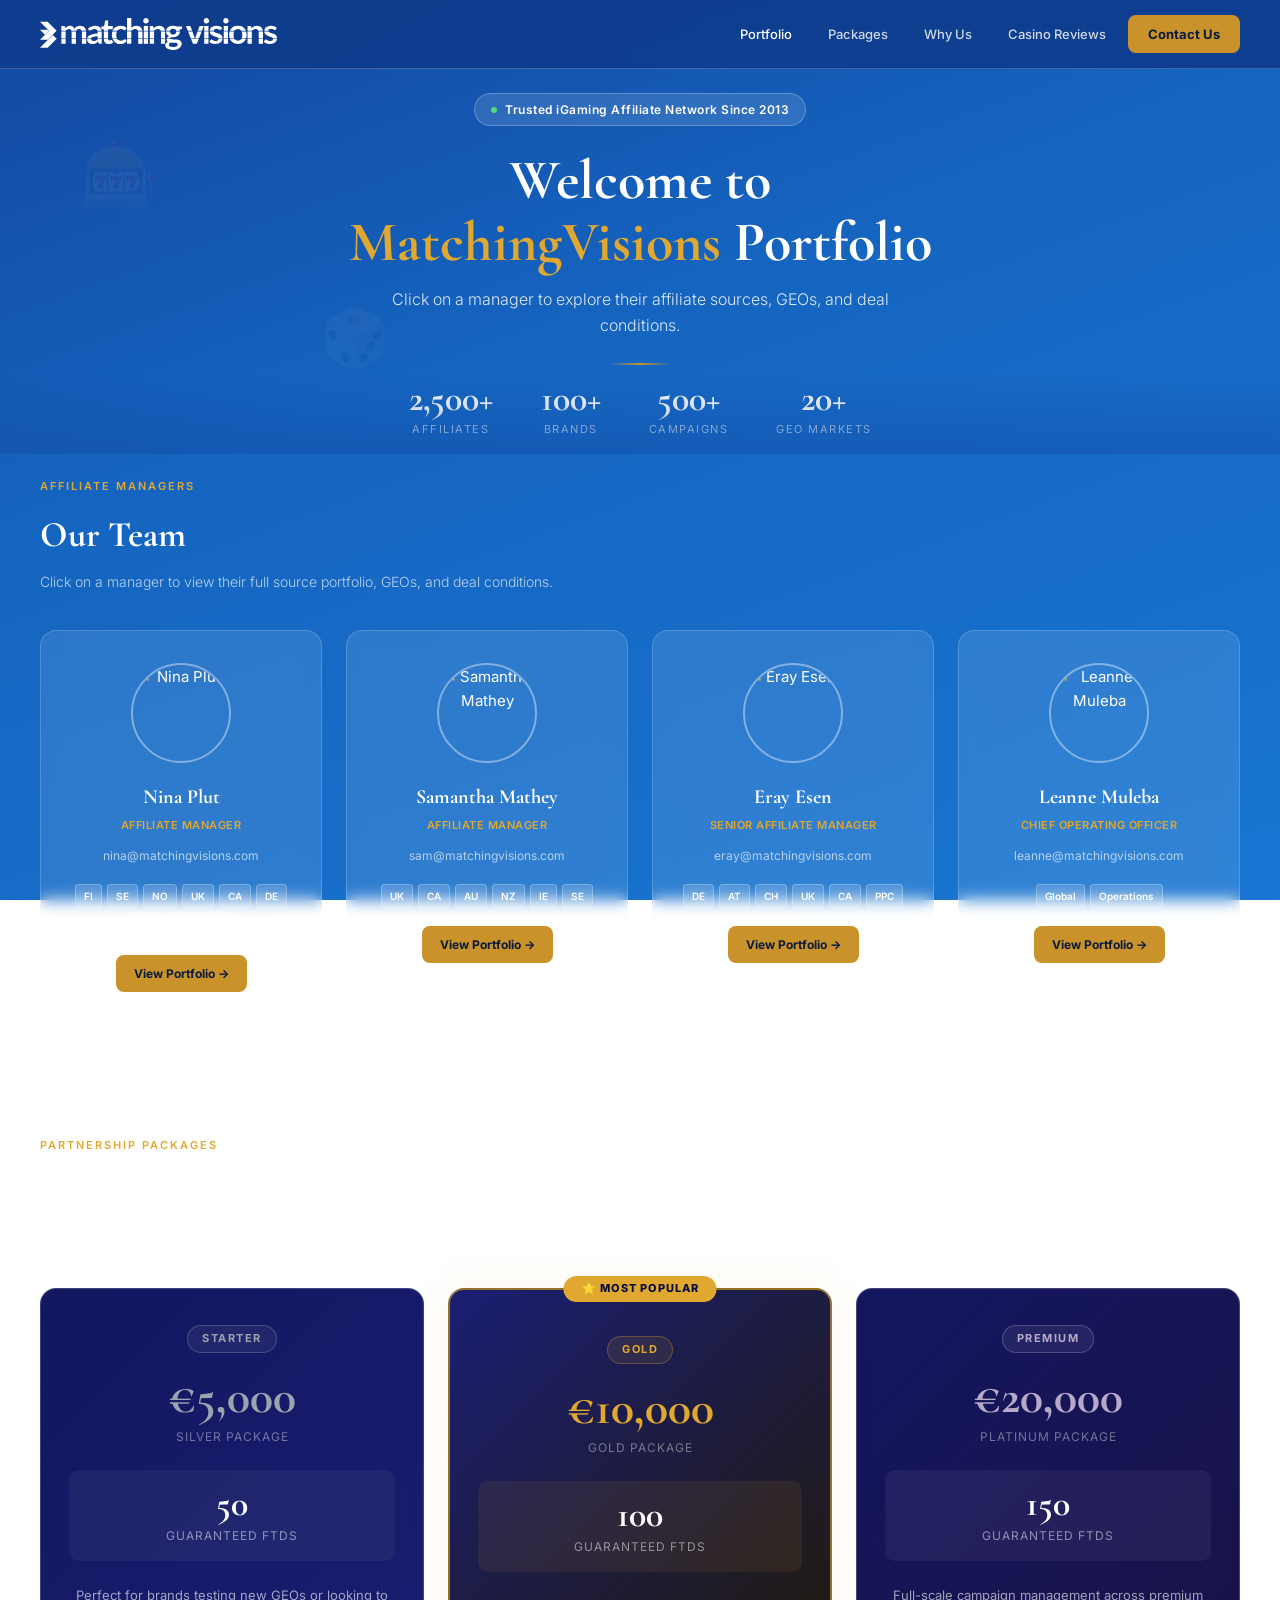
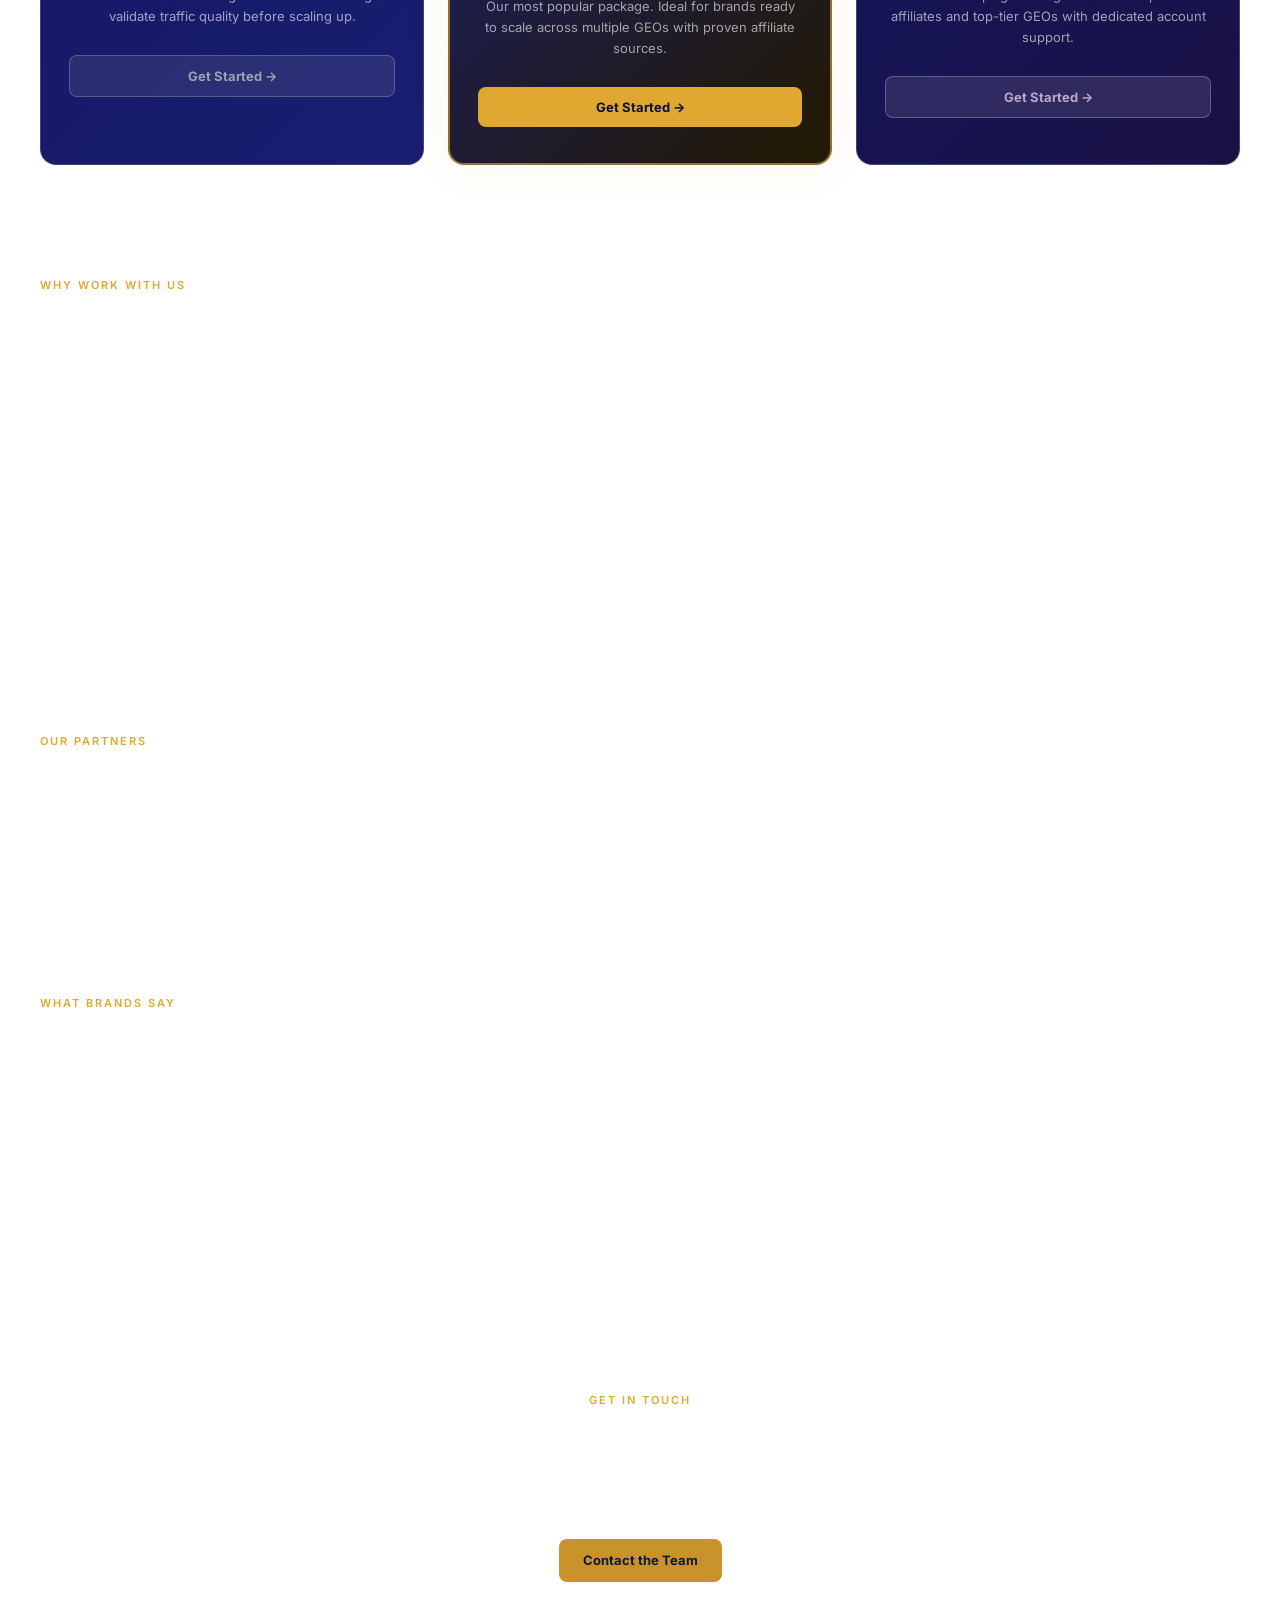
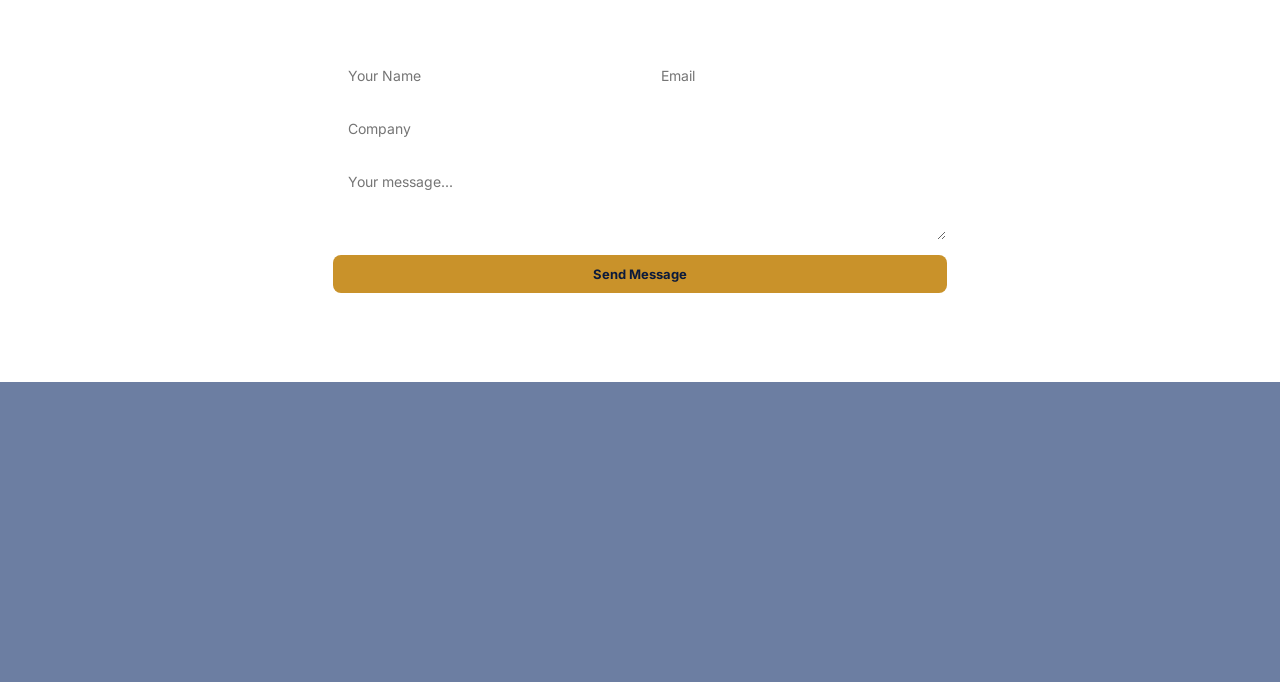
==== index.html @ 38105b3e "fix logo gap and background" ====
<!DOCTYPE html>
<html lang="en">
<head>
<meta charset="UTF-8">
<meta name="viewport" content="width=device-width, initial-scale=1.0">
<title>MatchingVisions.ai — Elite iGaming Affiliate Network</title>
<link rel="stylesheet" href="style.css?v=2">
</head>
<body>

<nav>
  <div class="nav-inner">
    <a href="index.html"><div class="nav-logo"><img src="logo.svg" alt="MatchingVisions" style="height:32px;display:block"></div></a>
    <div class="nav-links">
      <a href="#portfolio" class="nav-link active">Portfolio</a>
      <a href="#packages" class="nav-link">Packages</a>
      <a href="#why" class="nav-link">Why Us</a>
      <a href="casino-reviews.html" class="nav-link">Casino Reviews</a>
      <a href="#contact" class="nav-btn">Contact Us</a>
    </div>
  </div>
</nav>

<div class="hero">
  <div class="hero-inner">
    <div class="hero-badge">Trusted iGaming Affiliate Network Since 2013</div>
    <h1>Welcome to<br><span>MatchingVisions</span> Portfolio</h1>
    <p>Click on a manager to explore their affiliate sources, GEOs, and deal conditions.</p>
    <div class="hero-divider"></div>
    <div class="stats-row">
      <div class="stat-item"><div class="stat-num">2,500+</div><div class="stat-label">Affiliates</div></div>
      <div class="stat-item"><div class="stat-num">100+</div><div class="stat-label">Brands</div></div>
      <div class="stat-item"><div class="stat-num">500+</div><div class="stat-label">Campaigns</div></div>
      <div class="stat-item"><div class="stat-num">20+</div><div class="stat-label">GEO Markets</div></div>
    </div>
  </div>
</div>

<div class="section" id="portfolio" style="padding-top:24px">
  <div class="section-inner">
    <p class="section-label">Affiliate Managers</p>
    <h2 class="section-title">Our Team</h2>
    <p class="section-sub">Click on a manager to view their full source portfolio, GEOs, and deal conditions.</p>
    <div class="team-grid">

      <a href="portfolio/nina.html" class="team-card">
        <img class="team-photo" src="https://matchingvisions.com/wp-content/uploads/2024/01/nina.png" alt="Nina Plut">
        <div class="team-name">Nina Plut</div>
        <div class="team-role">Affiliate Manager</div>
        <div class="team-email">nina@matchingvisions.com</div>
        <div class="team-markets">
          <span class="market-tag">FI</span><span class="market-tag">SE</span><span class="market-tag">NO</span>
          <span class="market-tag">UK</span><span class="market-tag">CA</span><span class="market-tag">DE</span>
          <span class="market-tag">NL</span><span class="market-tag">AU</span><span class="market-tag">NZ</span>
        </div>
        <span class="team-cta">View Portfolio →</span>
      </a>

      <a href="portfolio/sam.html" class="team-card">
        <img class="team-photo" src="https://matchingvisions.com/wp-content/uploads/2024/12/sam.jpg" alt="Samantha Mathey">
        <div class="team-name">Samantha Mathey</div>
        <div class="team-role">Affiliate Manager</div>
        <div class="team-email">sam@matchingvisions.com</div>
        <div class="team-markets">
          <span class="market-tag">UK</span><span class="market-tag">CA</span><span class="market-tag">AU</span>
          <span class="market-tag">NZ</span><span class="market-tag">IE</span><span class="market-tag">SE</span>
        </div>
        <span class="team-cta">View Portfolio →</span>
      </a>

      <a href="portfolio/eray.html" class="team-card">
        <img class="team-photo" src="https://matchingvisions.com/wp-content/uploads/2021/05/eray.png" alt="Eray Esen">
        <div class="team-name">Eray Esen</div>
        <div class="team-role">Senior Affiliate Manager</div>
        <div class="team-email">eray@matchingvisions.com</div>
        <div class="team-markets">
          <span class="market-tag">DE</span><span class="market-tag">AT</span><span class="market-tag">CH</span>
          <span class="market-tag">UK</span><span class="market-tag">CA</span><span class="market-tag">PPC</span>
        </div>
        <span class="team-cta">View Portfolio →</span>
      </a>

      <a href="portfolio/leanne.html" class="team-card">
        <img class="team-photo" src="https://matchingvisions.com/new_website/wp-content/uploads/2019/09/leanne.jpg" alt="Leanne Muleba">
        <div class="team-name">Leanne Muleba</div>
        <div class="team-role">Chief Operating Officer</div>
        <div class="team-email">leanne@matchingvisions.com</div>
        <div class="team-markets">
          <span class="market-tag">Global</span><span class="market-tag">Operations</span>
        </div>
        <span class="team-cta">View Portfolio →</span>
      </a>

    </div>
  </div>
</div>

<!-- PACKAGES -->
<div class="section" id="packages">
  <div class="section-inner">
    <p class="section-label">Partnership Packages</p>
    <h2 class="section-title">Choose Your Package</h2>
    <p class="section-sub">Guaranteed FTDs delivered through our verified affiliate network across your target GEOs. Click a package to select your affiliate manager and submit your request.</p>
    <div style="display:grid;grid-template-columns:repeat(3,1fr);gap:24px;margin-top:8px">

      <!-- SILVER -->
      <div style="background:linear-gradient(135deg,#131760 0%,#1A1E72 100%);border:1px solid rgba(156,163,175,0.3);border-radius:16px;padding:36px 28px;text-align:center;transition:all 0.25s;cursor:pointer" onmouseover="this.style.transform='translateY(-4px)';this.style.borderColor='rgba(156,163,175,0.7)'" onmouseout="this.style.transform='translateY(0)';this.style.borderColor='rgba(156,163,175,0.3)'">
        <div style="display:inline-block;background:rgba(156,163,175,0.1);border:1px solid rgba(156,163,175,0.3);color:#9CA3AF;font-size:11px;font-weight:700;letter-spacing:1.5px;text-transform:uppercase;padding:4px 14px;border-radius:20px;margin-bottom:20px">Starter</div>
        <div style="font-family:'Cormorant Garamond',serif;font-size:48px;font-weight:700;color:#9CA3AF;line-height:1;margin-bottom:6px">€5,000</div>
        <div style="font-size:12px;color:rgba(255,255,255,0.4);margin-bottom:24px;text-transform:uppercase;letter-spacing:1px">Silver Package</div>
        <div style="background:rgba(156,163,175,0.08);border-radius:10px;padding:16px;margin-bottom:24px">
          <div style="font-family:'Cormorant Garamond',serif;font-size:36px;font-weight:700;color:white;line-height:1">50</div>
          <div style="font-size:12px;color:rgba(255,255,255,0.5);text-transform:uppercase;letter-spacing:1px;margin-top:4px">Guaranteed FTDs</div>
        </div>
        <p style="font-size:13px;color:rgba(255,255,255,0.6);line-height:1.6;margin-bottom:28px">Perfect for brands testing new GEOs or looking to validate traffic quality before scaling up.</p>
        <button onclick="openPackageModal('Silver','€5,000','50')" style="width:100%;background:rgba(156,163,175,0.15);color:#9CA3AF;border:1px solid rgba(156,163,175,0.4);font-family:'Inter',sans-serif;font-size:13px;font-weight:700;padding:12px;border-radius:8px;cursor:pointer;transition:all 0.2s" onmouseover="this.style.background='#9CA3AF';this.style.color='#0B0F3B'" onmouseout="this.style.background='rgba(156,163,175,0.15)';this.style.color='#9CA3AF'">Get Started →</button>
      </div>

      <!-- GOLD -->
      <div style="background:linear-gradient(135deg,#1A1E72 0%,#221A00 100%);border:2px solid rgba(224,168,48,0.6);border-radius:16px;padding:36px 28px;text-align:center;transition:all 0.25s;cursor:pointer;position:relative;box-shadow:0 0 40px rgba(224,168,48,0.1)" onmouseover="this.style.transform='translateY(-4px)';this.style.boxShadow='0 8px 40px rgba(224,168,48,0.2)'" onmouseout="this.style.transform='translateY(0)';this.style.boxShadow='0 0 40px rgba(224,168,48,0.1)'">
        <div style="position:absolute;top:-14px;left:50%;transform:translateX(-50%);background:#E0A830;color:#0B0F3B;font-size:11px;font-weight:800;letter-spacing:1px;text-transform:uppercase;padding:4px 18px;border-radius:20px;white-space:nowrap">⭐ Most Popular</div>
        <div style="display:inline-block;background:rgba(224,168,48,0.1);border:1px solid rgba(224,168,48,0.3);color:#E0A830;font-size:11px;font-weight:700;letter-spacing:1.5px;text-transform:uppercase;padding:4px 14px;border-radius:20px;margin-bottom:20px;margin-top:10px">Gold</div>
        <div style="font-family:'Cormorant Garamond',serif;font-size:48px;font-weight:700;color:#E0A830;line-height:1;margin-bottom:6px">€10,000</div>
        <div style="font-size:12px;color:rgba(255,255,255,0.4);margin-bottom:24px;text-transform:uppercase;letter-spacing:1px">Gold Package</div>
        <div style="background:rgba(224,168,48,0.08);border-radius:10px;padding:16px;margin-bottom:24px">
          <div style="font-family:'Cormorant Garamond',serif;font-size:36px;font-weight:700;color:white;line-height:1">100</div>
          <div style="font-size:12px;color:rgba(255,255,255,0.5);text-transform:uppercase;letter-spacing:1px;margin-top:4px">Guaranteed FTDs</div>
        </div>
        <p style="font-size:13px;color:rgba(255,255,255,0.6);line-height:1.6;margin-bottom:28px">Our most popular package. Ideal for brands ready to scale across multiple GEOs with proven affiliate sources.</p>
        <button onclick="openPackageModal('Gold','€10,000','100')" style="width:100%;background:#E0A830;color:#0B0F3B;border:none;font-family:'Inter',sans-serif;font-size:13px;font-weight:700;padding:12px;border-radius:8px;cursor:pointer;transition:all 0.2s" onmouseover="this.style.background='#C9922A'" onmouseout="this.style.background='#E0A830'">Get Started →</button>
      </div>

      <!-- PLATINUM -->
      <div style="background:linear-gradient(135deg,#131760 0%,#1A1245 100%);border:1px solid rgba(184,169,201,0.3);border-radius:16px;padding:36px 28px;text-align:center;transition:all 0.25s;cursor:pointer" onmouseover="this.style.transform='translateY(-4px)';this.style.borderColor='rgba(184,169,201,0.7)'" onmouseout="this.style.transform='translateY(0)';this.style.borderColor='rgba(184,169,201,0.3)'">
        <div style="display:inline-block;background:rgba(184,169,201,0.1);border:1px solid rgba(184,169,201,0.3);color:#B8A9C9;font-size:11px;font-weight:700;letter-spacing:1.5px;text-transform:uppercase;padding:4px 14px;border-radius:20px;margin-bottom:20px">Premium</div>
        <div style="font-family:'Cormorant Garamond',serif;font-size:48px;font-weight:700;color:#B8A9C9;line-height:1;margin-bottom:6px">€20,000</div>
        <div style="font-size:12px;color:rgba(255,255,255,0.4);margin-bottom:24px;text-transform:uppercase;letter-spacing:1px">Platinum Package</div>
        <div style="background:rgba(184,169,201,0.08);border-radius:10px;padding:16px;margin-bottom:24px">
          <div style="font-family:'Cormorant Garamond',serif;font-size:36px;font-weight:700;color:white;line-height:1">150</div>
          <div style="font-size:12px;color:rgba(255,255,255,0.5);text-transform:uppercase;letter-spacing:1px;margin-top:4px">Guaranteed FTDs</div>
        </div>
        <p style="font-size:13px;color:rgba(255,255,255,0.6);line-height:1.6;margin-bottom:28px">Full-scale campaign management across premium affiliates and top-tier GEOs with dedicated account support.</p>
        <button onclick="openPackageModal('Platinum','€20,000','150')" style="width:100%;background:rgba(184,169,201,0.15);color:#B8A9C9;border:1px solid rgba(184,169,201,0.4);font-family:'Inter',sans-serif;font-size:13px;font-weight:700;padding:12px;border-radius:8px;cursor:pointer;transition:all 0.2s" onmouseover="this.style.background='#B8A9C9';this.style.color='#0B0F3B'" onmouseout="this.style.background='rgba(184,169,201,0.15)';this.style.color='#B8A9C9'">Get Started →</button>
      </div>

    </div>
  </div>
</div>

<!-- PACKAGE MODAL -->
<div id="pkg-modal-overlay" style="position:fixed;inset:0;background:rgba(5,5,20,0.88);backdrop-filter:blur(8px);z-index:500;display:flex;align-items:center;justify-content:center;padding:24px;opacity:0;pointer-events:none;transition:opacity 0.3s" onclick="closePkgModal(event)">
  <div style="background:#161954;border:1px solid rgba(255,255,255,0.1);border-radius:16px;padding:36px;max-width:560px;width:100%;max-height:90vh;overflow-y:auto;box-shadow:0 8px 32px rgba(0,0,0,0.4);transform:translateY(16px);transition:transform 0.3s;position:relative" id="pkg-modal-box">
    <div onclick="closePkgModalDirect()" style="position:absolute;top:16px;right:16px;background:rgba(255,255,255,0.06);border:1px solid rgba(255,255,255,0.1);border-radius:50%;width:32px;height:32px;display:flex;align-items:center;justify-content:center;cursor:pointer;font-size:14px;color:rgba(255,255,255,0.5)">✕</div>
    <div id="pkg-modal-badge" style="display:inline-block;font-size:11px;font-weight:700;letter-spacing:1px;text-transform:uppercase;padding:4px 14px;border-radius:20px;margin-bottom:12px"></div>
    <div id="pkg-modal-title" style="font-family:'Cormorant Garamond',serif;font-size:26px;font-weight:700;color:white;margin-bottom:6px"></div>
    <div id="pkg-modal-sub" style="font-size:13px;color:rgba(255,255,255,0.5);margin-bottom:24px"></div>
    <div style="background:rgba(255,255,255,0.04);border:1px solid rgba(255,255,255,0.06);border-radius:10px;padding:16px;margin-bottom:24px;font-size:13px;color:rgba(255,255,255,0.7);line-height:1.6">
      Select your preferred affiliate manager below. Your enquiry will be sent directly to them so they can match you with the right affiliate sources for your target GEOs.
    </div>
    <div style="display:grid;gap:14px">
      <div>
        <label style="font-size:11px;font-weight:600;text-transform:uppercase;letter-spacing:1px;color:rgba(255,255,255,0.4);display:block;margin-bottom:8px">Your Name</label>
        <input id="pkg-name" type="text" placeholder="Your name" style="width:100%;background:#0F1350;border:1px solid rgba(255,255,255,0.1);border-radius:8px;padding:11px 14px;font-size:14px;font-family:Inter,sans-serif;color:white;outline:none">
      </div>
      <div>
        <label style="font-size:11px;font-weight:600;text-transform:uppercase;letter-spacing:1px;color:rgba(255,255,255,0.4);display:block;margin-bottom:8px">Email</label>
        <input id="pkg-email" type="email" placeholder="your@email.com" style="width:100%;background:#0F1350;border:1px solid rgba(255,255,255,0.1);border-radius:8px;padding:11px 14px;font-size:14px;font-family:Inter,sans-serif;color:white;outline:none">
      </div>
      <div>
        <label style="font-size:11px;font-weight:600;text-transform:uppercase;letter-spacing:1px;color:rgba(255,255,255,0.4);display:block;margin-bottom:8px">Company / Brand</label>
        <input id="pkg-company" type="text" placeholder="Casino brand name" style="width:100%;background:#0F1350;border:1px solid rgba(255,255,255,0.1);border-radius:8px;padding:11px 14px;font-size:14px;font-family:Inter,sans-serif;color:white;outline:none">
      </div>
      <div>
        <label style="font-size:11px;font-weight:600;text-transform:uppercase;letter-spacing:1px;color:rgba(255,255,255,0.4);display:block;margin-bottom:8px">Select Affiliate Manager</label>
        <select id="pkg-manager" style="width:100%;background:#0F1350;border:1px solid rgba(255,255,255,0.1);border-radius:8px;padding:11px 14px;font-size:14px;font-family:Inter,sans-serif;color:white;outline:none;appearance:none">
          <option value="">-- Choose a manager --</option>
          <option value="nina@matchingvisions.com" data-name="Nina Plut">Nina Plut — FI, SE, NO, UK, CA, DE, NL, AU, NZ</option>
          <option value="sam@matchingvisions.com" data-name="Samantha Mathey">Samantha Mathey — UK, CA, AU, NZ, IE, SE</option>
          <option value="eray@matchingvisions.com" data-name="Eray Esen">Eray Esen — DE, AT, CH, UK, CA (DACH specialist)</option>
          <option value="leanne@matchingvisions.com" data-name="Leanne Muleba">Leanne Muleba — Global / Strategic Partnerships</option>
        </select>
      </div>
      <div>
        <label style="font-size:11px;font-weight:600;text-transform:uppercase;letter-spacing:1px;color:rgba(255,255,255,0.4);display:block;margin-bottom:8px">Target GEOs</label>
        <input id="pkg-geos" type="text" placeholder="e.g. FI, SE, DE, UK" style="width:100%;background:#0F1350;border:1px solid rgba(255,255,255,0.1);border-radius:8px;padding:11px 14px;font-size:14px;font-family:Inter,sans-serif;color:white;outline:none">
      </div>
      <div>
        <label style="font-size:11px;font-weight:600;text-transform:uppercase;letter-spacing:1px;color:rgba(255,255,255,0.4);display:block;margin-bottom:8px">Message</label>
        <textarea id="pkg-message" rows="3" placeholder="Tell us about your brand, target players, or any specific requirements..." style="width:100%;background:#0F1350;border:1px solid rgba(255,255,255,0.1);border-radius:8px;padding:11px 14px;font-size:14px;font-family:Inter,sans-serif;color:white;outline:none;resize:vertical"></textarea>
      </div>
      <button id="pkg-submit" onclick="submitPackage()" style="width:100%;background:#E0A830;color:#0B0F3B;border:none;font-family:Inter,sans-serif;font-size:14px;font-weight:700;padding:13px;border-radius:8px;cursor:pointer;transition:background 0.2s;margin-top:4px">Send Enquiry</button>
    </div>
  </div>
</div>

<div class="section" id="why">
  <div class="section-inner">
    <p class="section-label">Why Work With Us</p>
    <h2 class="section-title">Expand Your iGaming Reach</h2>
    <p class="section-sub">Matching Visions aggregates the best affiliates around, saving you time to focus on your business.</p>
    <div class="why-grid">
      <div class="why-card"><div class="why-icon">⭐</div><div class="why-title">The Best Affiliates</div><div class="why-text">Top affiliates with multiple sources and GEOs. Every affiliate is verified for quality and compliance.</div></div>
      <div class="why-card"><div class="why-icon">🤝</div><div class="why-title">Flexibility</div><div class="why-text">Flexible to both casino and affiliate needs. CPA, RevShare, Hybrid — one point of contact.</div></div>
      <div class="why-card"><div class="why-icon">📊</div><div class="why-title">Campaigns</div><div class="why-text">Diligent campaign management across 500+ active campaigns with dedicated support.</div></div>
      <div class="why-card"><div class="why-icon">💳</div><div class="why-title">On-Time Payments</div><div class="why-text">We always pay before the 25th of the month. No delays. Trusted for 12+ years.</div></div>
    </div>
  </div>
</div>

<div class="section">
  <div class="section-inner">
    <p class="section-label">Our Partners</p>
    <h2 class="section-title">Brands We Work With</h2>
    <div class="brands-strip">
      <span class="brand-pill">Wildz Casino</span><span class="brand-pill">Videoslots</span>
      <span class="brand-pill">Unibet</span><span class="brand-pill">RIZK</span>
      <span class="brand-pill">MrGreen</span><span class="brand-pill">Dunder</span>
      <span class="brand-pill">Duelz</span><span class="brand-pill">Come On</span>
      <span class="brand-pill">Casumo</span><span class="brand-pill">21.com</span>
    </div>
  </div>
</div>

<div class="section">
  <div class="section-inner">
    <p class="section-label">What Brands Say</p>
    <h2 class="section-title">Trusted By The Industry</h2>
    <div class="test-grid" style="margin-top:28px">
      <div class="test-card"><div class="test-text">"Wildz started working with Matching Visions from day one, and we have been growing ever since. Traffic is great quality and the team is always ready to help!"</div><div class="test-brand">Wildz Casino</div></div>
      <div class="test-card"><div class="test-text">"We have worked with Matching Visions for a very long time and are really happy with the results — both traffic quality and the treatment from the whole team."</div><div class="test-brand">RIZK</div></div>
      <div class="test-card"><div class="test-text">"MrGreen has been working with Matching Visions for years, with over 300 active accounts and planning to grow even more in the near future."</div><div class="test-brand">MrGreen</div></div>
    </div>
  </div>
</div>

<div class="section" id="contact">
  <div class="section-inner" style="max-width:680px;text-align:center">
    <p class="section-label">Get In Touch</p>
    <h2 class="section-title">Start a Conversation</h2>
    <p class="section-sub" style="margin-bottom:32px">Casino operator or publisher — we have a whole team ready to assist you.</p>
    <div style="display:flex;gap:12px;justify-content:center;flex-wrap:wrap;margin-bottom:40px">
      <a href="https://www.matchingvisions.com/#contact" target="_blank" class="btn-gold">Contact the Team</a>
    </div>
    <div style="background:var(--indigo-900);border:1px solid var(--border-dark);border-radius:var(--radius-lg);padding:32px;text-align:left">
      <div style="display:grid;grid-template-columns:1fr 1fr;gap:12px;margin-bottom:12px">
        <input style="width:100%;background:var(--indigo-800);border:1px solid var(--border);border-radius:8px;padding:11px 14px;font-size:14px;font-family:Inter,sans-serif;color:white;outline:none" placeholder="Your Name">
        <input style="width:100%;background:var(--indigo-800);border:1px solid var(--border);border-radius:8px;padding:11px 14px;font-size:14px;font-family:Inter,sans-serif;color:white;outline:none" type="email" placeholder="Email">
      </div>
      <input style="width:100%;background:var(--indigo-800);border:1px solid var(--border);border-radius:8px;padding:11px 14px;font-size:14px;font-family:Inter,sans-serif;color:white;outline:none;margin-bottom:12px;display:block" placeholder="Company">
      <textarea style="width:100%;background:var(--indigo-800);border:1px solid var(--border);border-radius:8px;padding:11px 14px;font-size:14px;font-family:Inter,sans-serif;color:white;outline:none;resize:vertical;min-height:80px;margin-bottom:14px;display:block" placeholder="Your message..."></textarea>
      <button class="btn-gold" style="width:100%">Send Message</button>
    </div>
  </div>
</div>

<footer>
  <div class="footer-inner">
    <div class="footer-top">
      <div>
        <a href="#"><img src="https://matchingvisions.com/new_website/wp-content/uploads/2019/09/logo-header.png" alt="MatchingVisions" style="height:24px;filter:brightness(0) invert(1)"></a>
        <div class="footer-tagline">Elite iGaming Affiliate Network</div>
      </div>
      <div class="footer-col">
        <h4>Navigation</h4>
        <a href="#portfolio">Portfolio</a>
        <a href="#why">Why Us</a>
        <a href="casino-reviews.html">Casino Reviews</a>
        <a href="#contact">Contact</a>
      </div>
      <div class="footer-col">
        <h4>Matching Visions</h4>
        <a href="https://matchingvisions.com/privacy-policy" target="_blank">Privacy Policy</a>
      </div>
      <div class="footer-col">
        <h4>Social</h4>
        <a href="https://www.facebook.com/matchingvisions" target="_blank">Facebook</a>
        <a href="http://www.linkedin.com/company/matchingvisions-com" target="_blank">LinkedIn</a>
        <a href="https://www.instagram.com/matchingvisions/" target="_blank">Instagram</a>
        <a href="https://twitter.com/MatchingVisions" target="_blank">Twitter / X</a>
      </div>
    </div>
    <div class="footer-bottom">
      <div class="footer-disclaimer">MatchingVisions.ai is an independent affiliate network. 18+ only. Gamble Responsibly. <a href="https://www.begambleaware.org" style="color:rgba(255,255,255,0.4)">BeGambleAware.org</a> · © 2026 MatchingVisions · Level 6, St. Julian's Business Centre, Malta</div>
      <div class="footer-badges"><span class="footer-badge">18+ Only</span><span class="footer-badge">Responsible</span><span class="footer-badge">GamCare</span></div>
    </div>
  </div>
</footer>

<script>
var currentPackage='',currentPrice='',currentFTDs='';
function openPackageModal(pkg,price,ftds){
  currentPackage=pkg;currentPrice=price;currentFTDs=ftds;
  var colors={Silver:'#9CA3AF',Gold:'#E0A830',Platinum:'#B8A9C9'};
  var col=colors[pkg]||'#E0A830';
  var r=parseInt(col.slice(1,3),16),g=parseInt(col.slice(3,5),16),b=parseInt(col.slice(5,7),16);
  var rgb=r+','+g+','+b;
  var badge=document.getElementById('pkg-modal-badge');
  badge.textContent=pkg+' Package';
  badge.style.background='rgba('+rgb+',0.1)';
  badge.style.border='1px solid rgba('+rgb+',0.3)';
  badge.style.color=col;
  document.getElementById('pkg-modal-title').textContent=pkg+' Package — '+price;
  document.getElementById('pkg-modal-sub').textContent=ftds+' Guaranteed FTDs';
  var overlay=document.getElementById('pkg-modal-overlay');
  overlay.style.opacity='1';overlay.style.pointerEvents='all';
  document.getElementById('pkg-modal-box').style.transform='translateY(0)';
  document.body.style.overflow='hidden';
}
function closePkgModal(e){if(e.target===document.getElementById('pkg-modal-overlay'))closePkgModalDirect();}
function closePkgModalDirect(){
  var overlay=document.getElementById('pkg-modal-overlay');
  overlay.style.opacity='0';overlay.style.pointerEvents='none';
  document.getElementById('pkg-modal-box').style.transform='translateY(16px)';
  document.body.style.overflow='';
}
function submitPackage(){
  var name=document.getElementById('pkg-name').value;
  var email=document.getElementById('pkg-email').value;
  var company=document.getElementById('pkg-company').value;
  var managerEl=document.getElementById('pkg-manager');
  var managerEmail=managerEl.value;
  var geos=document.getElementById('pkg-geos').value;
  var message=document.getElementById('pkg-message').value;
  if(!managerEmail){alert('Please select an affiliate manager.');return;}
  if(!email){alert('Please enter your email.');return;}
  var subject=currentPackage+' Package Enquiry — '+currentFTDs+' FTDs — '+(company||name);
  var body='Package: '+currentPackage+' ('+currentPrice+' / '+currentFTDs+' FTDs)'+
    '\n\nName: '+name+'\nEmail: '+email+'\nCompany: '+company+
    '\nTarget GEOs: '+geos+'\nMessage: '+message+
    '\n\n---\nSent via MatchingVisions.ai package enquiry form';
  window.location.href='mailto:'+managerEmail+'?subject='+encodeURIComponent(subject)+'&body='+encodeURIComponent(body);
  document.getElementById('pkg-submit').textContent='Opening email client...';
  setTimeout(function(){closePkgModalDirect();document.getElementById('pkg-submit').textContent='Send Enquiry';},2000);
}
document.addEventListener('keydown',function(e){if(e.key==='Escape')closePkgModalDirect();});
</script>
</body>
</html>
---- style.css ----
/* v2 - bright blue theme */
@import url('https://fonts.googleapis.com/css2?family=Inter:wght@300;400;500;600;700&family=Cormorant+Garamond:wght@600;700&display=swap');
*,*::before,*::after{box-sizing:border-box;margin:0;padding:0}
:root{
  --blue-dark:#1246A0;
  --blue-mid:#1565C0;
  --blue-bright:#1976D2;
  --blue-light:#2196F3;
  --gold:#C9922A;--gold-2:#E0A830;
  --white:#FFFFFF;
  --border:rgba(255,255,255,0.2);--border-dark:rgba(255,255,255,0.12);
  --muted:rgba(255,255,255,0.7);--muted-2:rgba(255,255,255,0.5);
  --green:#22C55E;--red:#EF4444;
  --radius:10px;--radius-lg:16px;
  --shadow:0 2px 8px rgba(0,0,0,0.2);--shadow-lg:0 8px 32px rgba(0,0,0,0.3);
  --card-bg:rgba(255,255,255,0.1);
  --card-bg-hover:rgba(255,255,255,0.16);
}
html{scroll-behavior:smooth}
body{font-family:'Inter',sans-serif;background:linear-gradient(160deg,#1246A0 0%,#1565C0 40%,#1976D2 100%);min-height:100vh;color:var(--white);font-size:15px;line-height:1.6;-webkit-font-smoothing:antialiased;background-attachment:fixed}
a{color:inherit;text-decoration:none}

nav{background:rgba(15,60,140,0.92);backdrop-filter:blur(16px);border-bottom:1px solid var(--border);position:sticky;top:0;z-index:200;padding:0 40px}
.nav-inner{max-width:1200px;margin:0 auto;height:68px;display:flex;align-items:center;justify-content:space-between}
.nav-logo img{height:28px;display:block;filter:brightness(0) invert(1)}
.nav-links{display:flex;gap:8px;align-items:center}
.nav-link{font-size:13px;font-weight:500;color:rgba(255,255,255,0.8);padding:8px 14px;border-radius:8px;transition:all 0.2s}
.nav-link:hover{color:var(--white);background:rgba(255,255,255,0.12)}
.nav-link.active{color:var(--white)}
.nav-btn{background:var(--gold);color:#0B1A3B;font-size:13px;font-weight:700;padding:9px 20px;border-radius:8px;transition:background 0.2s}
.nav-btn:hover{background:var(--gold-2)}

.hero{padding:24px 40px 16px;position:relative;overflow:hidden}
.hero::before{content:'';position:absolute;inset:0;pointer-events:none;background-image:url("data:image/svg+xml,%3Csvg xmlns='http://www.w3.org/2000/svg' width='800' height='600'%3E%3Ctext y='80' x='50' font-size='40' fill='rgba(255,255,255,0.05)'%3E%F0%9F%8E%B0%3C/text%3E%3Ctext y='180' x='200' font-size='35' fill='rgba(255,255,255,0.04)'%3E%F0%9F%8E%B2%3C/text%3E%3Ctext y='280' x='400' font-size='40' fill='rgba(255,255,255,0.05)'%3E%F0%9F%83%8F%3C/text%3E%3Ctext y='380' x='100' font-size='35' fill='rgba(255,255,255,0.04)'%3E%F0%9F%8E%B0%3C/text%3E%3Ctext y='480' x='600' font-size='40' fill='rgba(255,255,255,0.05)'%3E%F0%9F%8E%B2%3C/text%3E%3C/svg%3E");background-size:cover}
.hero::after{content:'';position:absolute;bottom:0;left:0;right:0;height:80px;background:linear-gradient(to bottom,transparent,rgba(18,70,160,0.4));pointer-events:none}
.hero-inner{max-width:1200px;margin:0 auto;position:relative;text-align:center}
.hero-badge{display:inline-flex;align-items:center;gap:8px;background:rgba(255,255,255,0.12);border:1px solid rgba(255,255,255,0.25);color:var(--white);font-size:12px;font-weight:600;letter-spacing:0.5px;padding:6px 16px;border-radius:20px;margin-bottom:24px}
.hero-badge::before{content:'';width:6px;height:6px;background:#4ADE80;border-radius:50%;animation:pulse 2s infinite}
@keyframes pulse{0%,100%{opacity:1}50%{opacity:0.3}}
.hero h1{font-family:'Cormorant Garamond',serif;font-size:clamp(32px,5vw,56px);font-weight:700;color:var(--white);line-height:1.1;margin-bottom:14px}
.hero h1 span{color:var(--gold-2)}
.hero p{font-size:16px;color:rgba(255,255,255,0.85);font-weight:300;max-width:560px;margin:0 auto 24px}
.hero-divider{width:60px;height:2px;background:linear-gradient(90deg,transparent,var(--gold),transparent);margin:0 auto 16px}
.stats-row{display:flex;justify-content:center;gap:48px;flex-wrap:wrap;margin-bottom:0}
.stat-item{text-align:center}
.stat-num{font-family:'Cormorant Garamond',serif;font-size:36px;font-weight:700;color:var(--white);line-height:1}
.stat-label{font-size:11px;color:rgba(255,255,255,0.65);text-transform:uppercase;letter-spacing:1.5px;margin-top:4px}

.section{padding:56px 40px}
.section-inner{max-width:1200px;margin:0 auto}
.section-label{font-size:11px;font-weight:600;text-transform:uppercase;letter-spacing:2px;color:var(--gold-2);margin-bottom:10px}
.section-title{font-family:'Cormorant Garamond',serif;font-size:clamp(24px,3vw,36px);font-weight:700;color:var(--white);margin-bottom:8px}
.section-sub{font-size:14px;color:rgba(255,255,255,0.7);font-weight:300;margin-bottom:36px}

.team-grid{display:grid;grid-template-columns:repeat(4,1fr);gap:24px}
.team-card{background:rgba(255,255,255,0.1);border:1px solid rgba(255,255,255,0.18);border-radius:var(--radius-lg);padding:32px 24px;text-align:center;cursor:pointer;transition:all 0.25s;position:relative;overflow:hidden;display:block;backdrop-filter:blur(8px)}
.team-card:hover{background:rgba(255,255,255,0.18);border-color:rgba(255,255,255,0.35);transform:translateY(-4px);box-shadow:0 12px 40px rgba(0,0,0,0.2)}
.team-photo{width:100px;height:100px;border-radius:50%;object-fit:cover;border:2px solid rgba(255,255,255,0.4);margin:0 auto 18px;display:block}
.team-name{font-family:'Cormorant Garamond',serif;font-size:20px;font-weight:700;color:var(--white);margin-bottom:4px}
.team-role{font-size:11px;color:var(--gold-2);font-weight:600;text-transform:uppercase;letter-spacing:0.5px;margin-bottom:12px}
.team-email{font-size:12px;color:rgba(255,255,255,0.65);margin-bottom:18px}
.team-markets{display:flex;flex-wrap:wrap;gap:5px;justify-content:center;margin-bottom:18px}
.market-tag{font-size:10px;font-weight:600;background:rgba(255,255,255,0.15);border:1px solid rgba(255,255,255,0.25);color:var(--white);padding:3px 8px;border-radius:4px}
.team-cta{display:inline-flex;align-items:center;gap:6px;background:var(--gold);color:#0B1A3B;font-size:12px;font-weight:700;padding:9px 18px;border-radius:8px;transition:background 0.2s}
.team-cta:hover{background:var(--gold-2)}

.why-grid{display:grid;grid-template-columns:repeat(4,1fr);gap:20px}
.why-card{background:rgba(255,255,255,0.1);border:1px solid rgba(255,255,255,0.15);border-radius:var(--radius);padding:24px;backdrop-filter:blur(8px);transition:background 0.2s}
.why-card:hover{background:rgba(255,255,255,0.16)}
.why-icon{font-size:24px;margin-bottom:12px}
.why-title{font-weight:600;font-size:15px;color:var(--white);margin-bottom:6px}
.why-text{font-size:13px;color:rgba(255,255,255,0.7);line-height:1.6}

.brands-strip{display:flex;flex-wrap:wrap;gap:10px;margin-top:24px}
.brand-pill{background:rgba(255,255,255,0.1);border:1px solid rgba(255,255,255,0.2);border-radius:8px;padding:9px 18px;font-size:13px;font-weight:500;color:rgba(255,255,255,0.85);transition:all 0.2s}
.brand-pill:hover{background:rgba(255,255,255,0.18);color:var(--white)}

.test-grid{display:grid;grid-template-columns:repeat(3,1fr);gap:20px}
.test-card{background:rgba(255,255,255,0.1);border:1px solid rgba(255,255,255,0.15);border-radius:var(--radius);padding:24px;backdrop-filter:blur(8px)}
.test-text{font-size:13px;color:rgba(255,255,255,0.8);line-height:1.7;font-style:italic;margin-bottom:14px;border-left:2px solid var(--gold);padding-left:14px}
.test-brand{font-size:12px;font-weight:700;color:var(--gold-2)}

.btn-gold{background:var(--gold);color:#0B1A3B;font-size:13px;font-weight:700;padding:11px 24px;border-radius:8px;transition:background 0.2s;display:inline-block;border:none;cursor:pointer;font-family:'Inter',sans-serif}
.btn-gold:hover{background:var(--gold-2)}
.btn-outline{background:rgba(255,255,255,0.1);color:var(--white);border:1px solid rgba(255,255,255,0.25);font-size:13px;font-weight:500;padding:11px 22px;border-radius:8px;transition:all 0.2s;display:inline-block}
.btn-outline:hover{background:rgba(255,255,255,0.18);color:var(--white)}

footer{background:rgba(10,40,100,0.6);border-top:1px solid rgba(255,255,255,0.1);padding:36px 40px;backdrop-filter:blur(8px)}
.footer-inner{max-width:1200px;margin:0 auto}
.footer-top{display:flex;justify-content:space-between;align-items:flex-start;gap:32px;flex-wrap:wrap;margin-bottom:24px;padding-bottom:24px;border-bottom:1px solid rgba(255,255,255,0.1)}
.footer-logo-txt{font-family:'Cormorant Garamond',serif;font-size:18px;font-weight:700;color:white}
.footer-logo-txt span{color:var(--gold-2)}
.footer-tagline{font-size:12px;color:rgba(255,255,255,0.5);margin-top:8px}
.footer-col h4{font-size:10px;font-weight:600;text-transform:uppercase;letter-spacing:1.5px;color:rgba(255,255,255,0.4);margin-bottom:12px}
.footer-col a{display:block;font-size:13px;color:rgba(255,255,255,0.65);margin-bottom:8px;transition:color 0.2s}
.footer-col a:hover{color:var(--white)}
.footer-bottom{display:flex;justify-content:space-between;align-items:center;flex-wrap:wrap;gap:12px}
.footer-disclaimer{font-size:11px;color:rgba(255,255,255,0.4);max-width:700px;line-height:1.6}
.footer-badges{display:flex;gap:8px}
.footer-badge{font-size:10px;font-weight:600;background:rgba(255,255,255,0.08);border:1px solid rgba(255,255,255,0.12);color:rgba(255,255,255,0.4);padding:4px 10px;border-radius:4px}

.pw-overlay{position:fixed;inset:0;background:linear-gradient(160deg,#1246A0 0%,#1565C0 100%);z-index:9999;display:flex;align-items:center;justify-content:center;padding:24px}
.pw-overlay.hidden{display:none}
.pw-box{background:rgba(255,255,255,0.1);border:1px solid rgba(255,255,255,0.2);border-radius:var(--radius-lg);padding:48px 40px;max-width:420px;width:100%;text-align:center;box-shadow:var(--shadow-lg);backdrop-filter:blur(16px)}
.pw-title{font-family:'Cormorant Garamond',serif;font-size:24px;font-weight:700;color:var(--white);margin-bottom:6px}
.pw-sub{font-size:13px;color:rgba(255,255,255,0.7);margin-bottom:28px}
.pw-label{font-size:11px;font-weight:600;text-transform:uppercase;letter-spacing:1px;color:rgba(255,255,255,0.5);margin-bottom:8px;text-align:left}
.pw-input{width:100%;background:rgba(255,255,255,0.1);border:1px solid rgba(255,255,255,0.2);border-radius:8px;padding:13px 16px;font-size:15px;font-family:'Inter',sans-serif;color:var(--white);outline:none;transition:border-color 0.2s;margin-bottom:14px}
.pw-input::placeholder{color:rgba(255,255,255,0.4)}
.pw-input:focus{border-color:rgba(255,255,255,0.5)}
.pw-btn{width:100%;background:var(--gold);color:#0B1A3B;border:none;font-family:'Inter',sans-serif;font-size:14px;font-weight:700;padding:13px;border-radius:8px;cursor:pointer;transition:background 0.2s;margin-bottom:12px}
.pw-btn:hover{background:var(--gold-2)}
.pw-error{font-size:13px;color:#FF6B6B;display:none;margin-bottom:10px}
.pw-hint{font-size:11px;color:rgba(255,255,255,0.4)}
.pw-hint a{color:var(--gold-2)}

.modal-overlay{position:fixed;inset:0;background:rgba(5,20,60,0.85);backdrop-filter:blur(8px);z-index:500;display:flex;align-items:center;justify-content:center;padding:24px;opacity:0;pointer-events:none;transition:opacity 0.3s}
.modal-overlay.open{opacity:1;pointer-events:all}
.modal{background:linear-gradient(135deg,#1246A0 0%,#1565C0 100%);border:1px solid rgba(255,255,255,0.2);border-radius:var(--radius-lg);padding:36px;max-width:600px;width:100%;max-height:90vh;overflow-y:auto;box-shadow:var(--shadow-lg);transform:translateY(16px);transition:transform 0.3s;position:relative}
.modal-overlay.open .modal{transform:translateY(0)}
.modal-close{position:absolute;top:16px;right:16px;background:rgba(255,255,255,0.1);border:1px solid rgba(255,255,255,0.2);border-radius:50%;width:32px;height:32px;display:flex;align-items:center;justify-content:center;cursor:pointer;font-size:14px;color:rgba(255,255,255,0.7)}
.modal-close:hover{background:rgba(255,255,255,0.2);color:var(--white)}
.modal-site{font-size:11px;color:var(--gold-2);text-transform:uppercase;letter-spacing:1px;margin-bottom:6px}
.modal-title{font-family:'Cormorant Garamond',serif;font-size:22px;font-weight:700;color:var(--white);margin-bottom:20px}
.modal-grid{display:grid;grid-template-columns:1fr 1fr;gap:12px;margin-bottom:20px}
.modal-box{background:rgba(255,255,255,0.1);border:1px solid rgba(255,255,255,0.12);border-radius:8px;padding:14px 16px}
.modal-box-label{font-size:10px;font-weight:600;text-transform:uppercase;letter-spacing:0.5px;color:rgba(255,255,255,0.5);margin-bottom:4px}
.modal-box-val{font-size:14px;font-weight:600;color:var(--white)}
.modal-conditions{background:rgba(255,255,255,0.08);border:1px solid rgba(255,255,255,0.12);border-radius:8px;padding:16px;margin-bottom:16px}
.modal-conditions h4{font-size:10px;font-weight:600;text-transform:uppercase;letter-spacing:0.5px;color:rgba(255,255,255,0.5);margin-bottom:10px}
.modal-conditions p{font-size:13px;color:rgba(255,255,255,0.8);line-height:1.7}
.modal-note{background:rgba(201,146,42,0.15);border:1px solid rgba(201,146,42,0.3);border-radius:8px;padding:12px 16px;margin-bottom:16px;font-size:13px;color:rgba(255,220,100,0.9);line-height:1.6}
.modal-cta{display:flex;gap:10px;flex-wrap:wrap}

.portfolio-hero{padding:48px 40px 40px;background:rgba(10,40,100,0.2);border-bottom:1px solid rgba(255,255,255,0.1)}
.back-link{display:inline-flex;align-items:center;gap:6px;font-size:13px;color:rgba(255,255,255,0.7);margin-bottom:24px;transition:color 0.2s}
.back-link:hover{color:var(--white)}
.manager-profile{display:flex;align-items:flex-start;gap:24px}
.manager-photo{width:88px;height:88px;border-radius:50%;object-fit:cover;border:2px solid rgba(255,255,255,0.4);flex-shrink:0}
.manager-info{flex:1}
.manager-name{font-family:'Cormorant Garamond',serif;font-size:32px;font-weight:700;color:var(--white);margin-bottom:4px}
.manager-role{font-size:12px;font-weight:600;text-transform:uppercase;letter-spacing:0.5px;color:var(--gold-2);margin-bottom:12px}
.manager-tags{display:flex;flex-wrap:wrap;gap:6px}
.manager-tag{font-size:11px;font-weight:600;background:rgba(255,255,255,0.12);border:1px solid rgba(255,255,255,0.2);color:var(--white);padding:4px 10px;border-radius:4px}
.manager-contact{display:flex;flex-direction:column;gap:8px;align-items:flex-end;flex-shrink:0}
.manager-email{font-size:12px;color:rgba(255,255,255,0.65)}

.tabs-row{display:flex;gap:4px;background:rgba(255,255,255,0.08);border:1px solid rgba(255,255,255,0.12);border-radius:var(--radius);padding:4px;margin-bottom:32px;width:fit-content}
.tab-btn{font-size:13px;font-weight:600;color:rgba(255,255,255,0.6);padding:9px 22px;border-radius:7px;cursor:pointer;transition:all 0.2s;border:none;background:transparent;font-family:'Inter',sans-serif}
.tab-btn:hover{color:var(--white)}
.tab-btn.active{background:rgba(255,255,255,0.18);color:var(--white);box-shadow:var(--shadow)}
.tab-content{display:none}
.tab-content.active{display:block}

.geo-section{margin-bottom:36px}
.geo-header{display:flex;align-items:center;gap:12px;margin-bottom:16px;padding-bottom:12px;border-bottom:1px solid rgba(255,255,255,0.12)}
.geo-flag{font-size:20px}
.geo-title{font-family:'Cormorant Garamond',serif;font-size:22px;font-weight:700;color:var(--white)}
.geo-count{font-size:11px;color:rgba(255,255,255,0.6);background:rgba(255,255,255,0.08);border:1px solid rgba(255,255,255,0.12);padding:3px 10px;border-radius:20px}

.site-card{background:rgba(255,255,255,0.08);border:1px solid rgba(255,255,255,0.12);border-radius:var(--radius);margin-bottom:10px;transition:all 0.2s;backdrop-filter:blur(4px)}
.site-card:hover{background:rgba(255,255,255,0.14);border-color:rgba(255,255,255,0.25)}
.site-row{display:grid;grid-template-columns:1fr auto auto auto auto;gap:16px;align-items:center;padding:16px 20px}
.site-url{font-weight:600;font-size:14px;color:var(--white)}
.site-desc{font-size:12px;color:rgba(255,255,255,0.6);margin-top:2px}
.pill{font-size:10px;font-weight:700;padding:4px 10px;border-radius:4px;white-space:nowrap}
.pill-geo{background:rgba(255,255,255,0.12);color:var(--white);border:1px solid rgba(255,255,255,0.2)}
.pill-seo{background:rgba(34,197,94,0.15);color:#4ADE80;border:1px solid rgba(74,222,128,0.25)}
.pill-ppc{background:rgba(201,146,42,0.15);color:var(--gold-2);border:1px solid rgba(201,146,42,0.3)}
.pill-mixed{background:rgba(139,92,246,0.15);color:#A78BFA;border:1px solid rgba(167,139,250,0.25)}
.pill-media{background:rgba(236,72,153,0.15);color:#F472B6;border:1px solid rgba(244,114,182,0.25)}
.pill-native{background:rgba(249,115,22,0.15);color:#FB923C;border:1px solid rgba(251,146,60,0.25)}
.pill-stream{background:rgba(99,102,241,0.15);color:#818CF8;border:1px solid rgba(129,140,248,0.25)}
.site-deal{font-size:13px;font-weight:700;color:var(--white);white-space:nowrap}
.site-deal-sub{font-size:11px;color:rgba(255,255,255,0.6)}
.detail-btn{background:rgba(201,146,42,0.15);color:var(--gold-2);border:1px solid rgba(201,146,42,0.3);font-size:12px;font-weight:600;padding:8px 16px;border-radius:7px;cursor:pointer;transition:all 0.2s;white-space:nowrap;font-family:'Inter',sans-serif}
.detail-btn:hover{background:var(--gold);color:#0B1A3B;border-color:var(--gold)}

.casino-card{background:rgba(255,255,255,0.1);border:1px solid rgba(255,255,255,0.15);border-radius:var(--radius-lg);padding:24px;margin-bottom:16px;transition:all 0.2s;backdrop-filter:blur(8px)}
.casino-card:hover{background:rgba(255,255,255,0.15);border-color:rgba(255,255,255,0.25)}
.casino-top{display:flex;align-items:flex-start;gap:16px;margin-bottom:16px}
.casino-rank{font-family:'Cormorant Garamond',serif;font-size:30px;font-weight:700;color:rgba(255,255,255,0.2);line-height:1;min-width:36px}
.casino-rank.r1{color:var(--gold-2)}.casino-rank.r2{color:rgba(255,255,255,0.5)}.casino-rank.r3{color:#CD7F32}
.casino-logo-box{width:52px;height:52px;border-radius:10px;background:rgba(255,255,255,0.12);border:1px solid rgba(255,255,255,0.2);display:flex;align-items:center;justify-content:center;font-family:'Cormorant Garamond',serif;font-weight:700;font-size:14px;color:var(--white);flex-shrink:0}
.casino-info{flex:1}
.casino-badges{display:flex;gap:6px;margin-bottom:6px;flex-wrap:wrap}
.casino-name{font-family:'Cormorant Garamond',serif;font-size:20px;font-weight:700;color:var(--white);margin-bottom:4px}
.casino-stars{color:var(--gold-2);font-size:14px}
.casino-score{font-size:13px;color:rgba(255,255,255,0.6);margin-left:6px}
.casino-best{font-size:13px;color:rgba(255,255,255,0.65);margin-top:4px}
.casino-best strong{color:rgba(255,255,255,0.9);font-weight:500}
.bonus-box{background:rgba(255,255,255,0.08);border:1px solid rgba(255,255,255,0.15);border-radius:8px;padding:14px 18px;margin-bottom:16px;display:flex;align-items:center;justify-content:space-between;flex-wrap:wrap;gap:8px}
.bonus-amount{font-family:'Cormorant Garamond',serif;font-size:22px;font-weight:700;color:var(--white)}
.bonus-label{font-size:10px;font-weight:500;text-transform:uppercase;letter-spacing:0.5px;color:rgba(255,255,255,0.5)}
.bonus-wager{font-size:12px;color:rgba(255,255,255,0.6);text-align:right}
.bonus-wager strong{color:var(--white)}
.casino-stats-row{display:grid;grid-template-columns:repeat(3,1fr);gap:1px;background:rgba(255,255,255,0.08);border-radius:8px;overflow:hidden;margin-bottom:16px}
.stat-cell{background:rgba(255,255,255,0.06);padding:12px 14px}
.stat-cell-label{font-size:10px;font-weight:500;text-transform:uppercase;letter-spacing:0.5px;color:rgba(255,255,255,0.5);margin-bottom:3px}
.stat-cell-val{font-size:14px;font-weight:600;color:var(--white)}
.stat-cell-val.g{color:var(--green)}
.casino-verdict{font-size:13px;color:rgba(255,255,255,0.75);line-height:1.7;margin-bottom:16px;padding-left:14px;border-left:2px solid var(--gold)}
.casino-cta{display:flex;gap:10px;align-items:center;flex-wrap:wrap}
.btn-claim{background:var(--gold);color:#0B1A3B;font-size:13px;font-weight:700;padding:11px 24px;border-radius:8px;transition:background 0.2s;display:inline-block}
.btn-claim:hover{background:var(--gold-2)}
.btn-review{font-size:13px;font-weight:500;color:rgba(255,255,255,0.7);transition:color 0.2s}
.btn-review:hover{color:var(--white)}
.cta-disc{font-size:10px;color:rgba(255,255,255,0.4);width:100%}

@media(max-width:900px){
  .team-grid,.why-grid{grid-template-columns:repeat(2,1fr)}
  .test-grid{grid-template-columns:1fr}
  .site-row{grid-template-columns:1fr;gap:8px}
  nav,.hero,.section{padding-left:20px;padding-right:20px}
}
@media(max-width:600px){
  .team-grid{grid-template-columns:1fr}
  .modal-grid{grid-template-columns:1fr}
  .manager-profile{flex-direction:column}
  .manager-contact{align-items:flex-start}
}
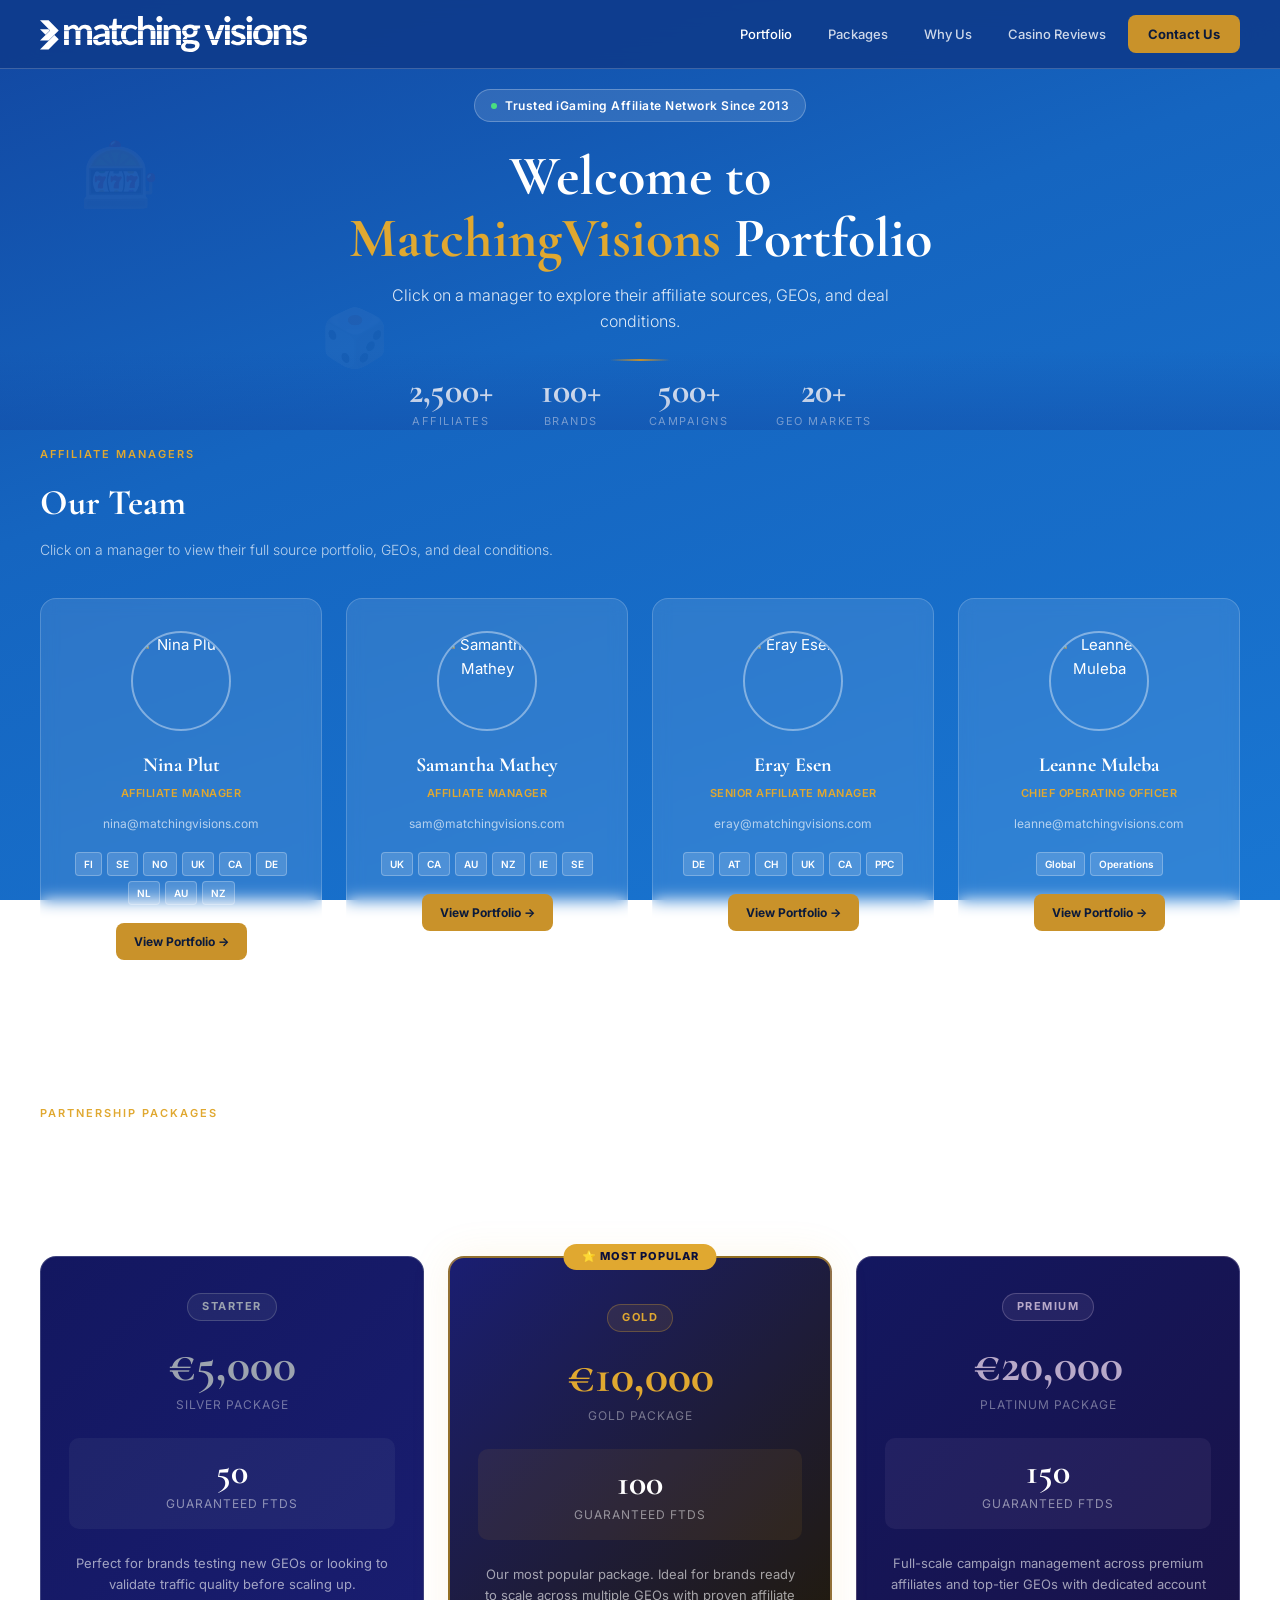
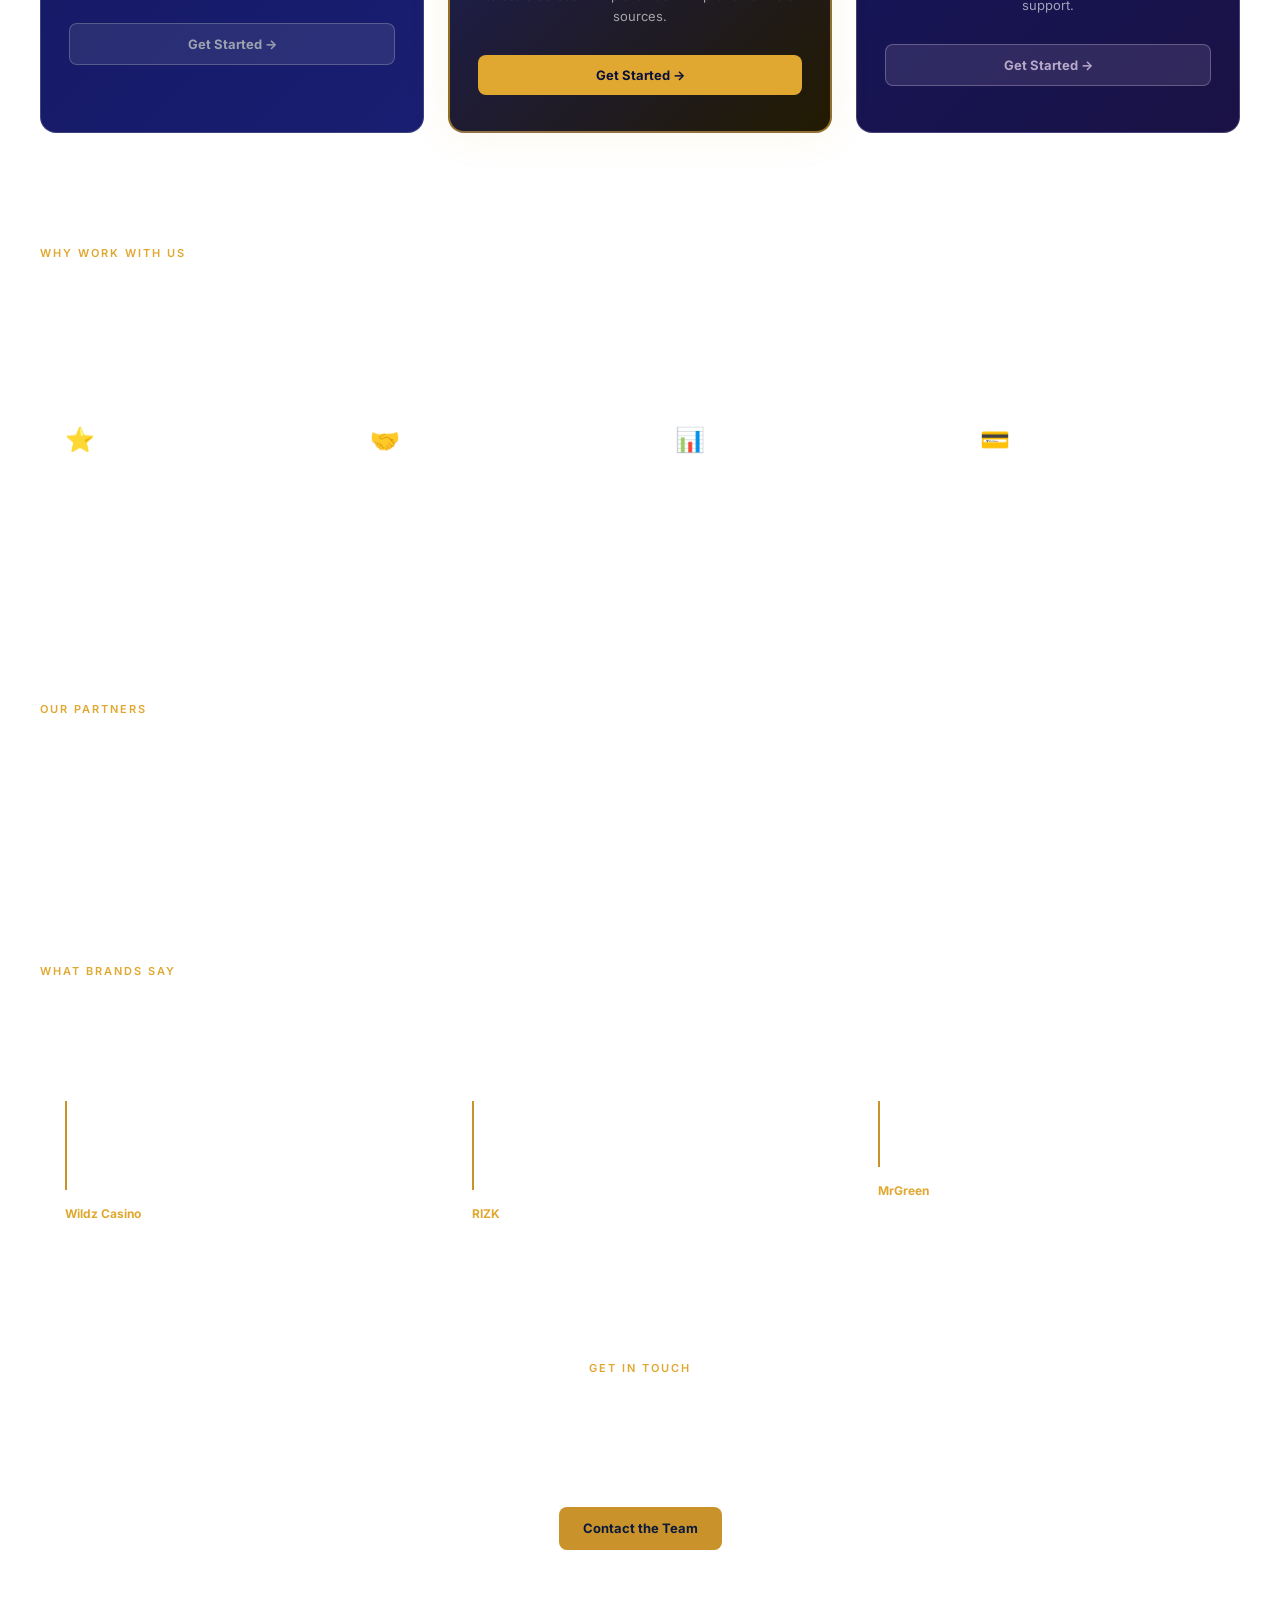
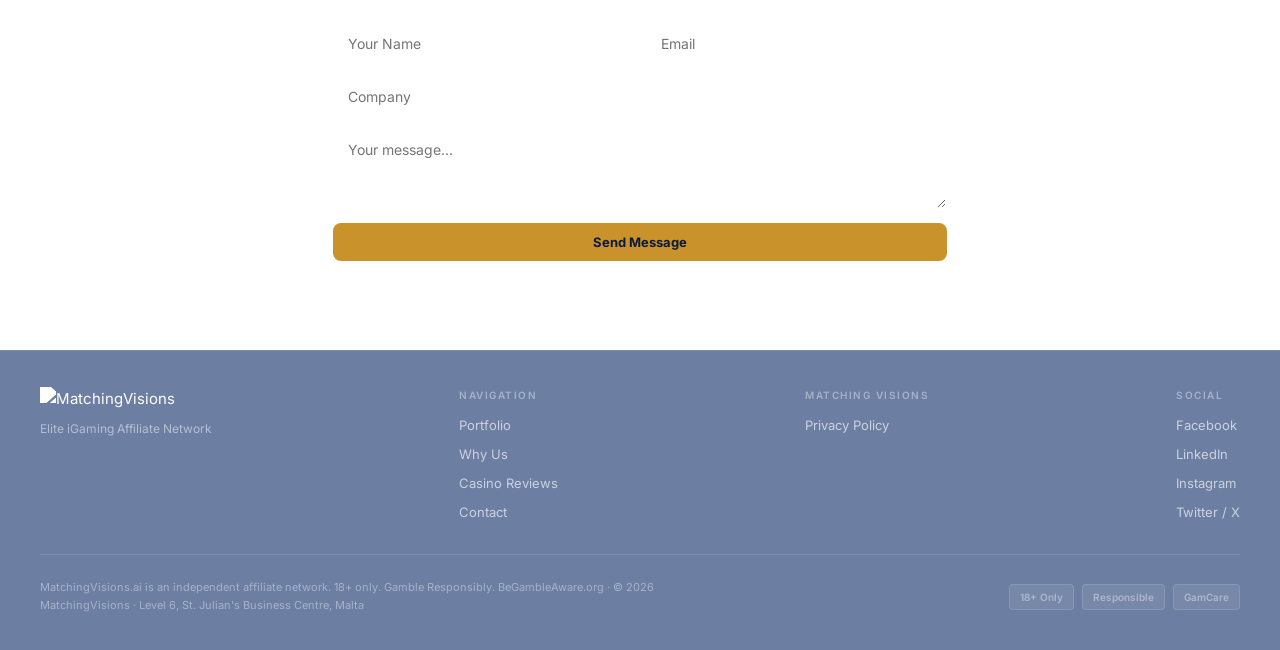
==== commit 852ad82e: "tighten hero gap and fix logo" ====
--- a/index.html
+++ b/index.html
@@ -10,7 +10,7 @@
 
 <nav>
   <div class="nav-inner">
-    <a href="index.html"><div class="nav-logo"><img src="logo.svg" alt="MatchingVisions" style="height:32px;display:block"></div></a>
+    <a href="index.html"><div class="nav-logo"><img src="logo.svg" alt="MatchingVisions" style="height:36px;display:block"></div></a>
     <div class="nav-links">
       <a href="#portfolio" class="nav-link active">Portfolio</a>
       <a href="#packages" class="nav-link">Packages</a>
@@ -36,7 +36,7 @@
   </div>
 </div>
 
-<div class="section" id="portfolio" style="padding-top:24px">
+<div class="section" id="portfolio" style="padding-top:16px">
   <div class="section-inner">
     <p class="section-label">Affiliate Managers</p>
     <h2 class="section-title">Our Team</h2>
--- a/style.css
+++ b/style.css
@@ -30,7 +30,7 @@
 .nav-btn{background:var(--gold);color:#0B1A3B;font-size:13px;font-weight:700;padding:9px 20px;border-radius:8px;transition:background 0.2s}
 .nav-btn:hover{background:var(--gold-2)}
 
-.hero{padding:24px 40px 16px;position:relative;overflow:hidden}
+.hero{padding:20px 40px 0;position:relative;overflow:hidden}
 .hero::before{content:'';position:absolute;inset:0;pointer-events:none;background-image:url("data:image/svg+xml,%3Csvg xmlns='http://www.w3.org/2000/svg' width='800' height='600'%3E%3Ctext y='80' x='50' font-size='40' fill='rgba(255,255,255,0.05)'%3E%F0%9F%8E%B0%3C/text%3E%3Ctext y='180' x='200' font-size='35' fill='rgba(255,255,255,0.04)'%3E%F0%9F%8E%B2%3C/text%3E%3Ctext y='280' x='400' font-size='40' fill='rgba(255,255,255,0.05)'%3E%F0%9F%83%8F%3C/text%3E%3Ctext y='380' x='100' font-size='35' fill='rgba(255,255,255,0.04)'%3E%F0%9F%8E%B0%3C/text%3E%3Ctext y='480' x='600' font-size='40' fill='rgba(255,255,255,0.05)'%3E%F0%9F%8E%B2%3C/text%3E%3C/svg%3E");background-size:cover}
 .hero::after{content:'';position:absolute;bottom:0;left:0;right:0;height:80px;background:linear-gradient(to bottom,transparent,rgba(18,70,160,0.4));pointer-events:none}
 .hero-inner{max-width:1200px;margin:0 auto;position:relative;text-align:center}
@@ -40,7 +40,7 @@
 .hero h1{font-family:'Cormorant Garamond',serif;font-size:clamp(32px,5vw,56px);font-weight:700;color:var(--white);line-height:1.1;margin-bottom:14px}
 .hero h1 span{color:var(--gold-2)}
 .hero p{font-size:16px;color:rgba(255,255,255,0.85);font-weight:300;max-width:560px;margin:0 auto 24px}
-.hero-divider{width:60px;height:2px;background:linear-gradient(90deg,transparent,var(--gold),transparent);margin:0 auto 16px}
+.hero-divider{width:60px;height:2px;background:linear-gradient(90deg,transparent,var(--gold),transparent);margin:0 auto 12px}
 .stats-row{display:flex;justify-content:center;gap:48px;flex-wrap:wrap;margin-bottom:0}
 .stat-item{text-align:center}
 .stat-num{font-family:'Cormorant Garamond',serif;font-size:36px;font-weight:700;color:var(--white);line-height:1}
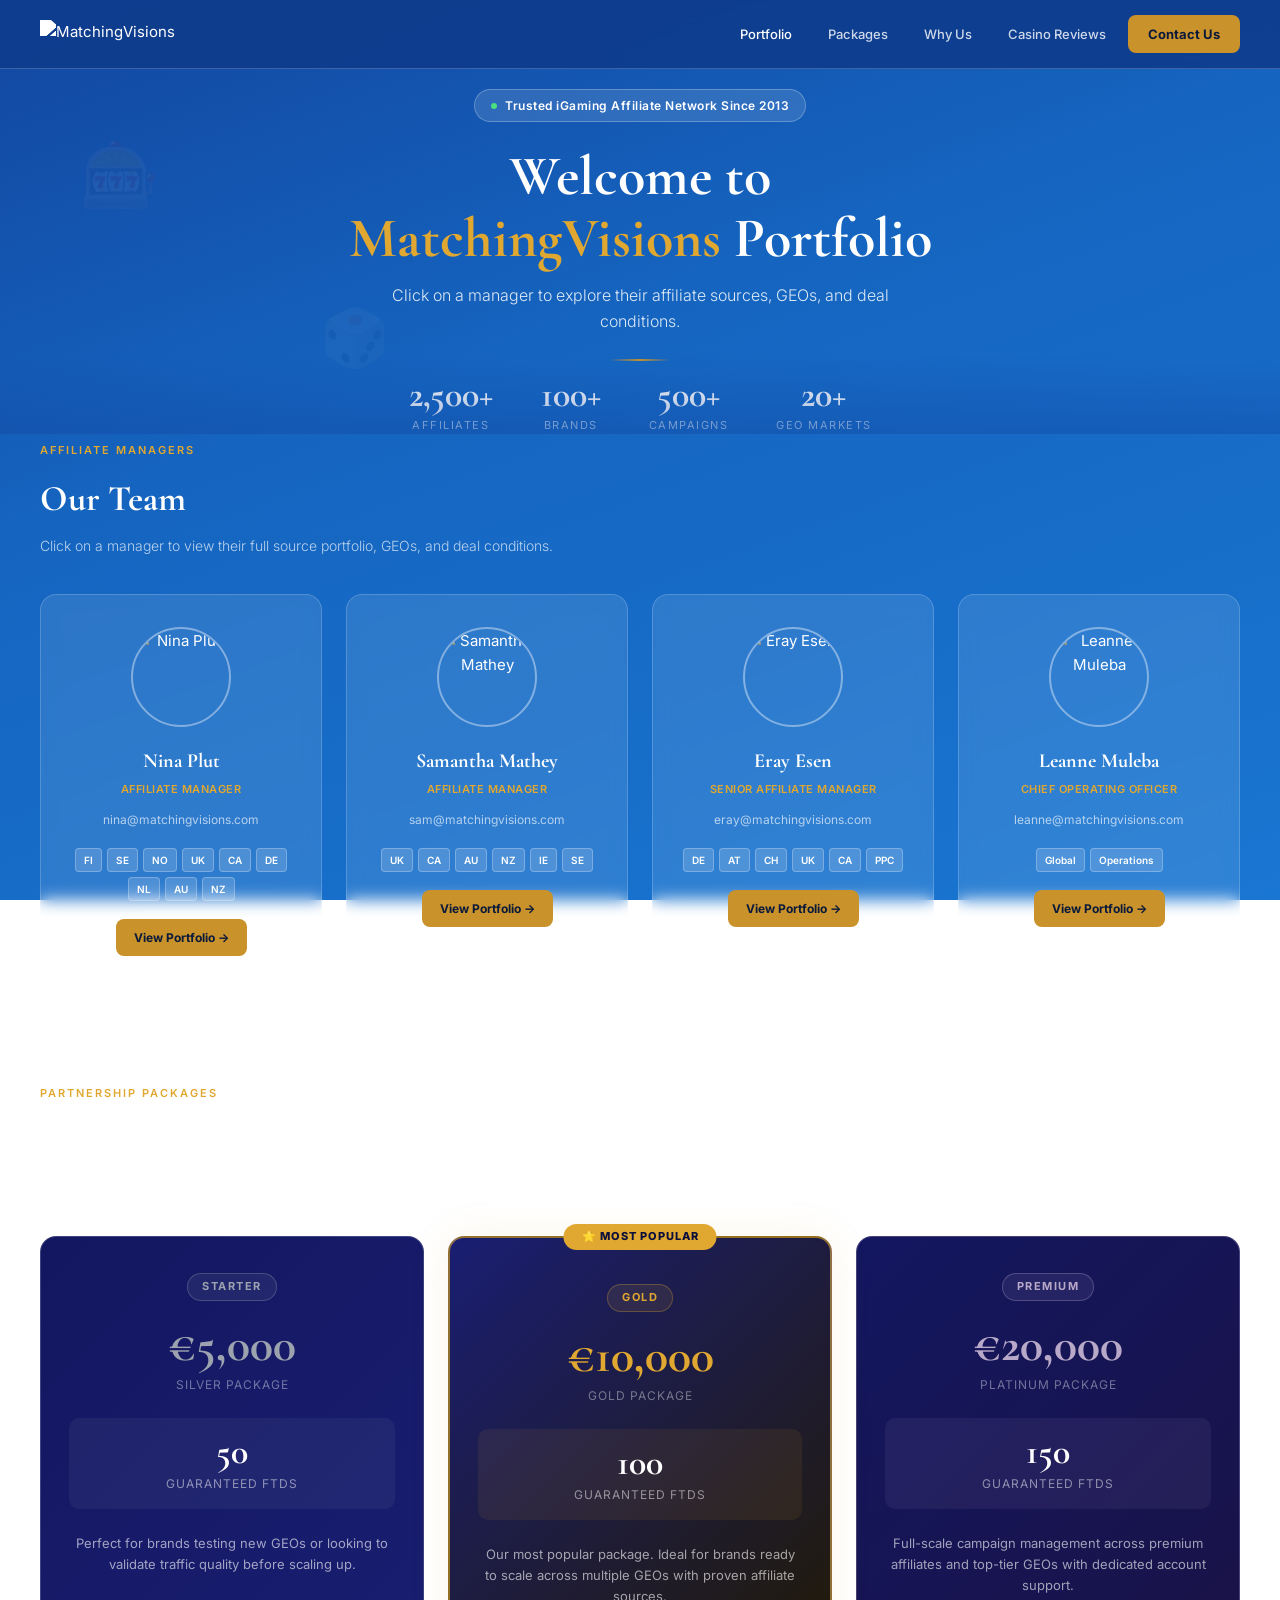
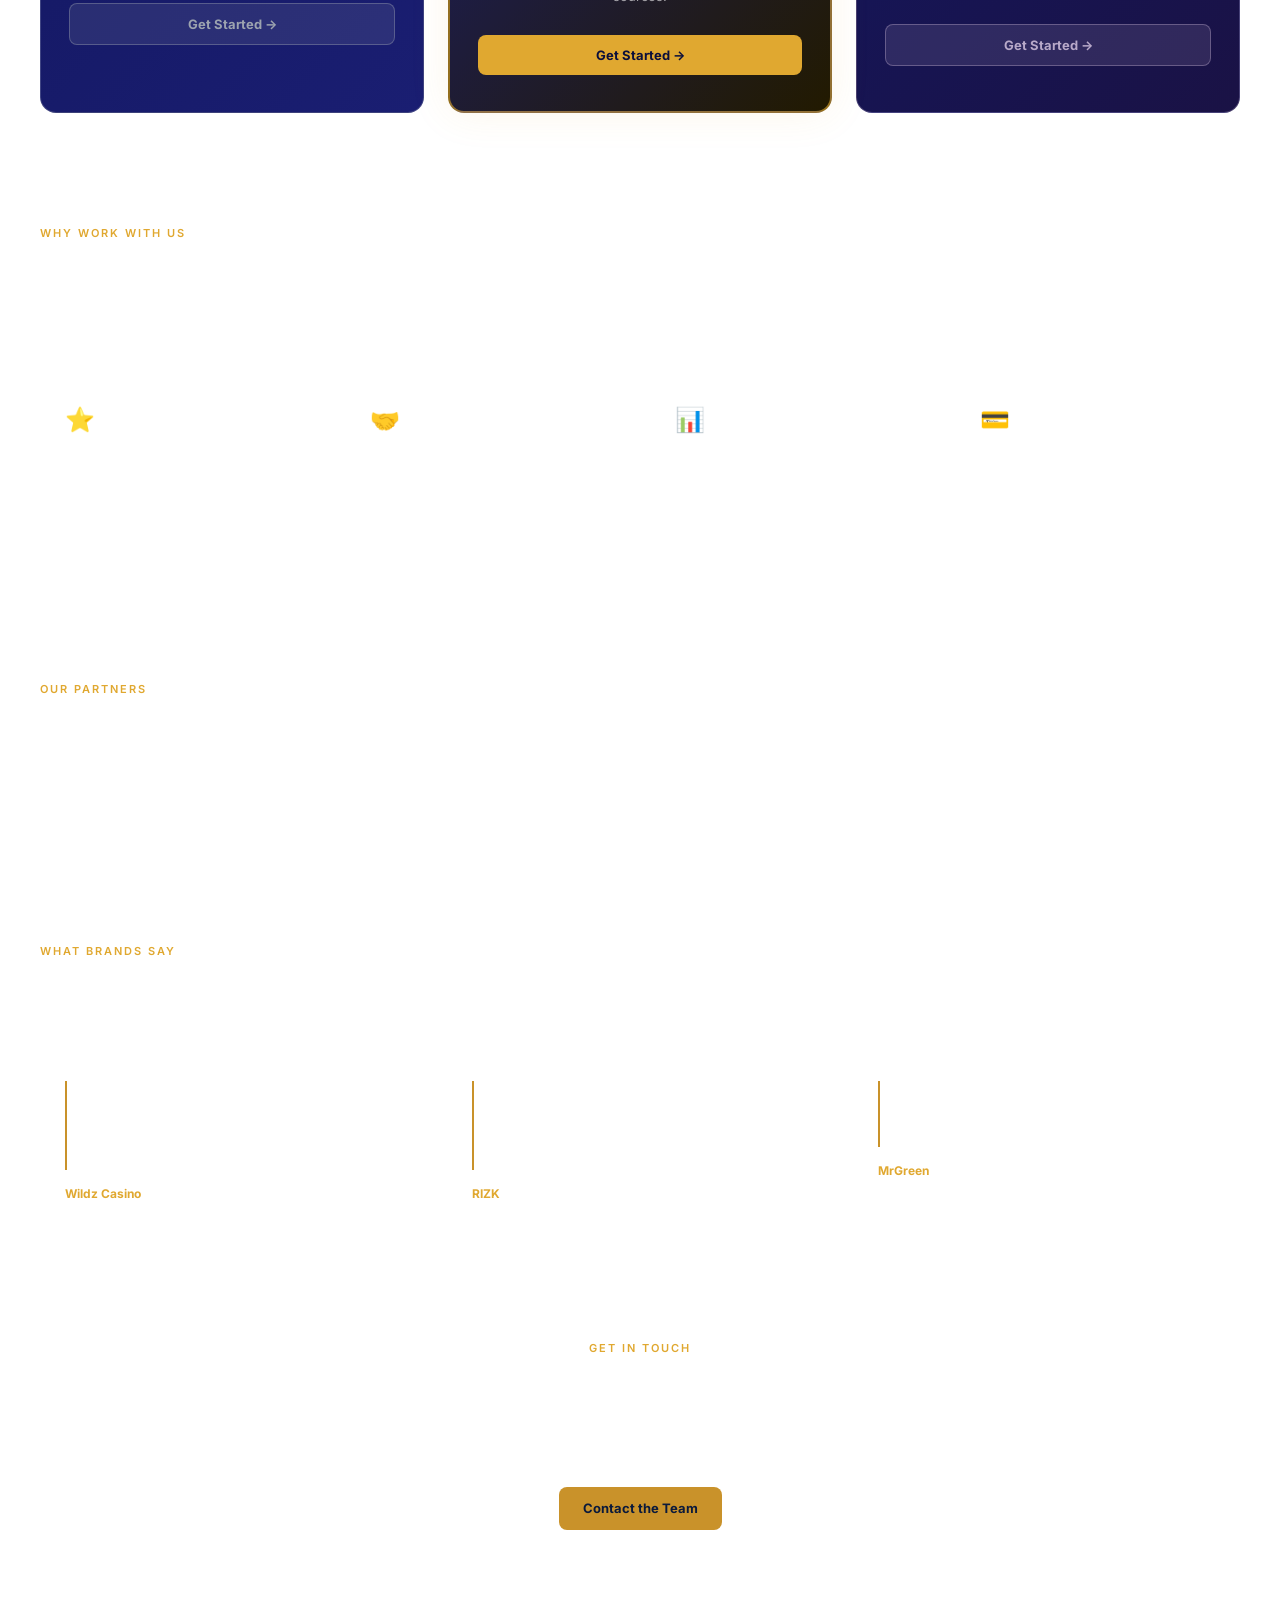
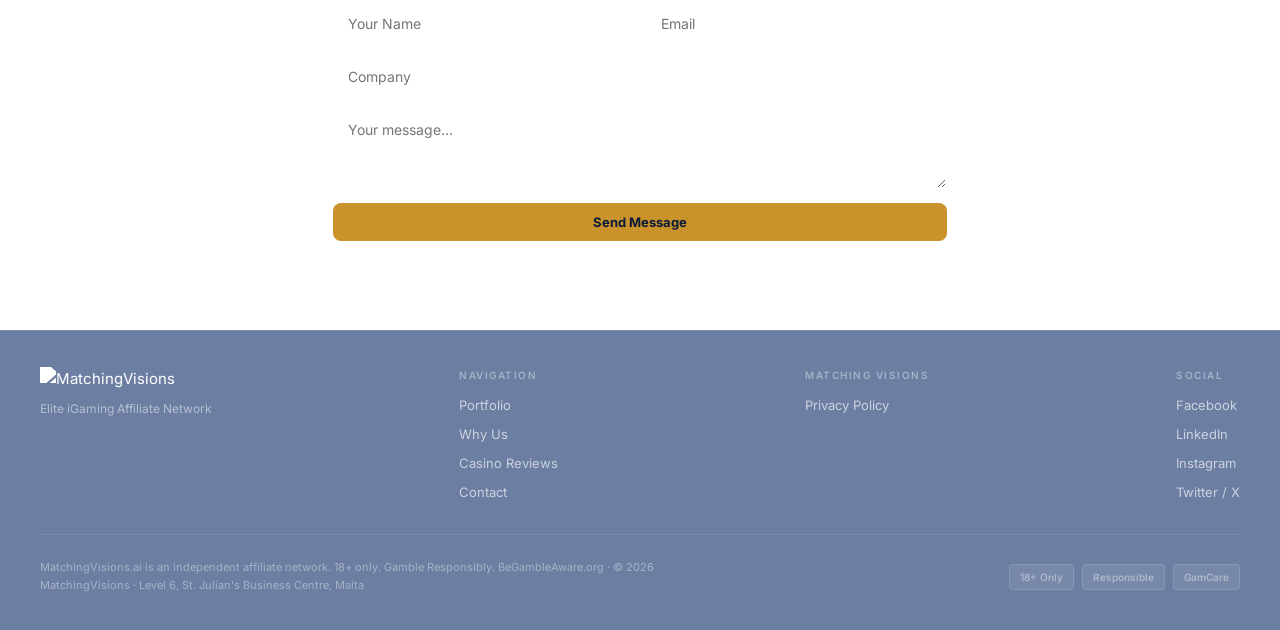
==== commit 4ec80dbf: "fix logo and final spacing" ====
--- a/index.html
+++ b/index.html
@@ -10,7 +10,7 @@
 
 <nav>
   <div class="nav-inner">
-    <a href="index.html"><div class="nav-logo"><img src="logo.svg" alt="MatchingVisions" style="height:36px;display:block"></div></a>
+    <a href="index.html"><div class="nav-logo"><img src="https://matchingvisions.com/new_website/wp-content/uploads/2019/09/logo-header.png" alt="MatchingVisions" style="height:28px;filter:brightness(0) invert(1)"></div></a>
     <div class="nav-links">
       <a href="#portfolio" class="nav-link active">Portfolio</a>
       <a href="#packages" class="nav-link">Packages</a>
@@ -36,7 +36,7 @@
   </div>
 </div>
 
-<div class="section" id="portfolio" style="padding-top:16px">
+<div class="section" id="portfolio" style="padding-top:8px;padding-bottom:40px">
   <div class="section-inner">
     <p class="section-label">Affiliate Managers</p>
     <h2 class="section-title">Our Team</h2>
--- a/style.css
+++ b/style.css
@@ -41,7 +41,7 @@
 .hero h1 span{color:var(--gold-2)}
 .hero p{font-size:16px;color:rgba(255,255,255,0.85);font-weight:300;max-width:560px;margin:0 auto 24px}
 .hero-divider{width:60px;height:2px;background:linear-gradient(90deg,transparent,var(--gold),transparent);margin:0 auto 12px}
-.stats-row{display:flex;justify-content:center;gap:48px;flex-wrap:wrap;margin-bottom:0}
+.stats-row{display:flex;justify-content:center;gap:48px;flex-wrap:wrap;margin-top:16px;margin-bottom:0}
 .stat-item{text-align:center}
 .stat-num{font-family:'Cormorant Garamond',serif;font-size:36px;font-weight:700;color:var(--white);line-height:1}
 .stat-label{font-size:11px;color:rgba(255,255,255,0.65);text-transform:uppercase;letter-spacing:1.5px;margin-top:4px}
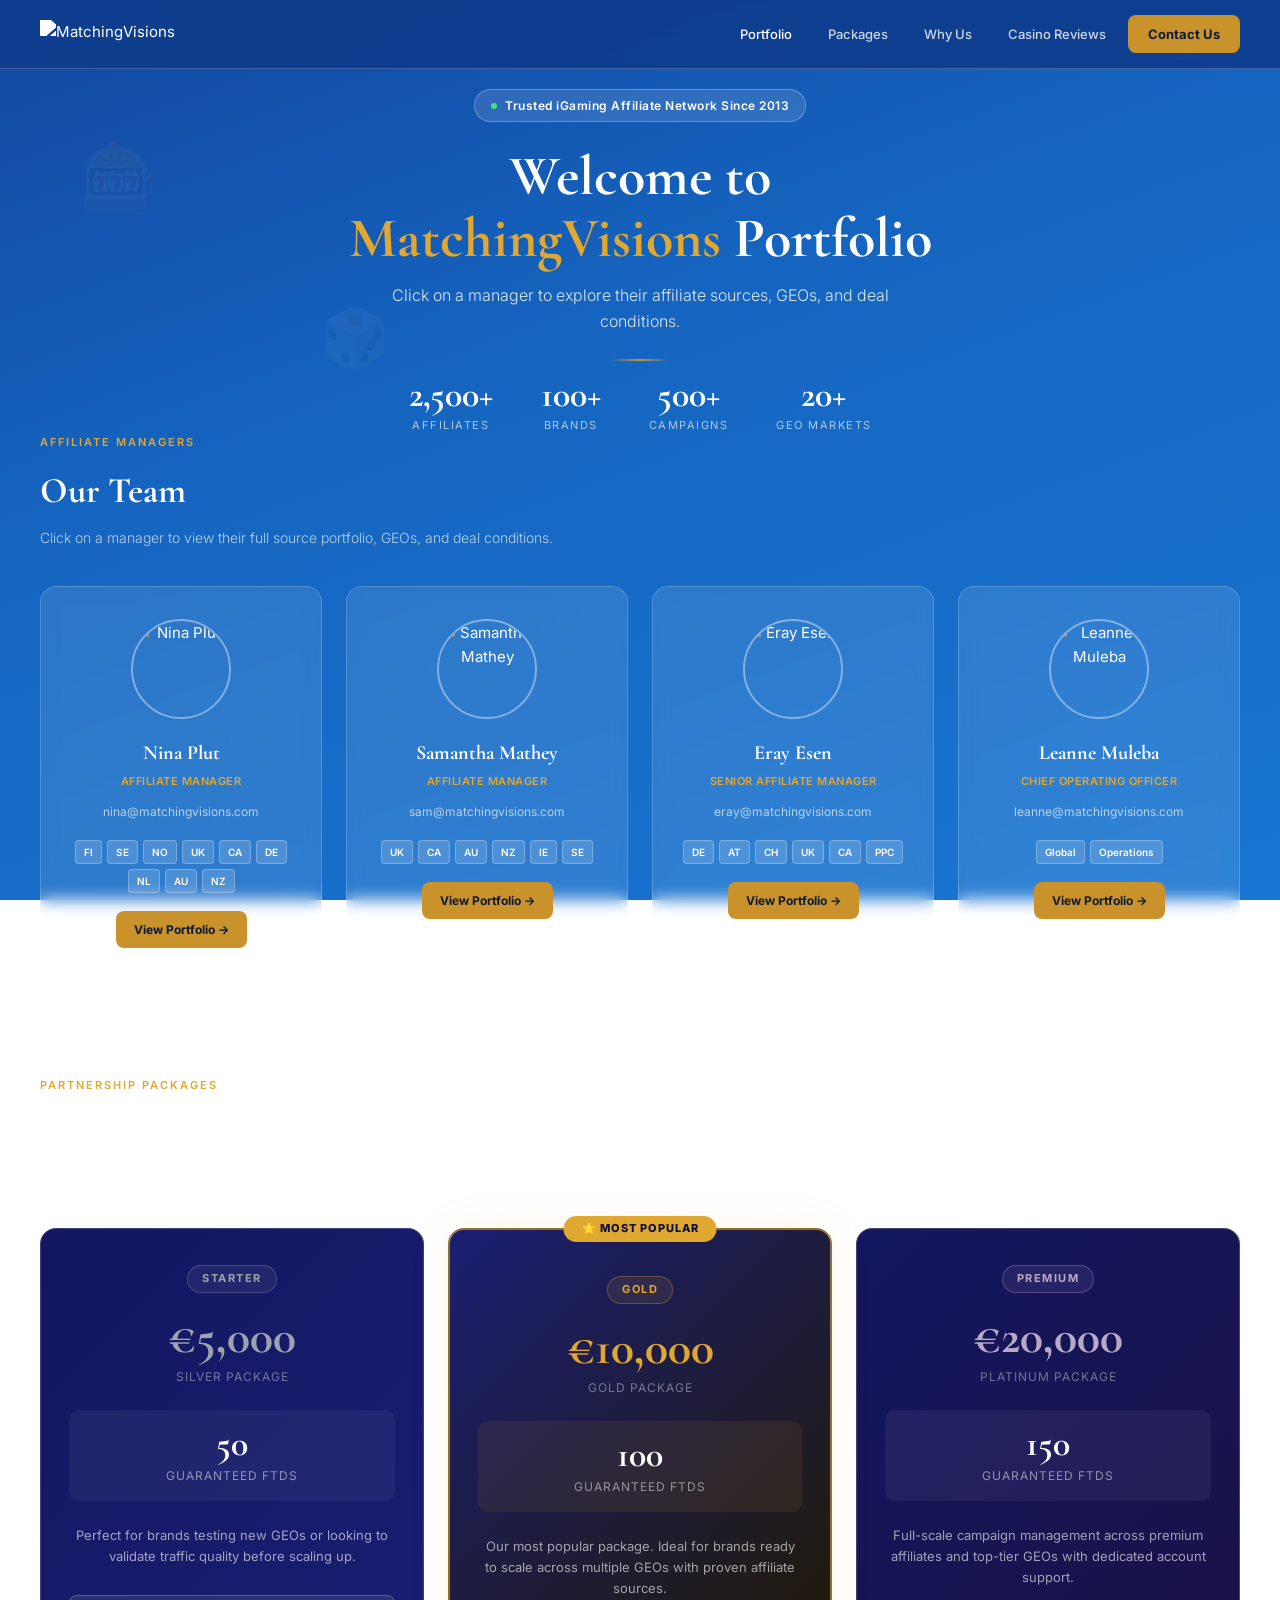
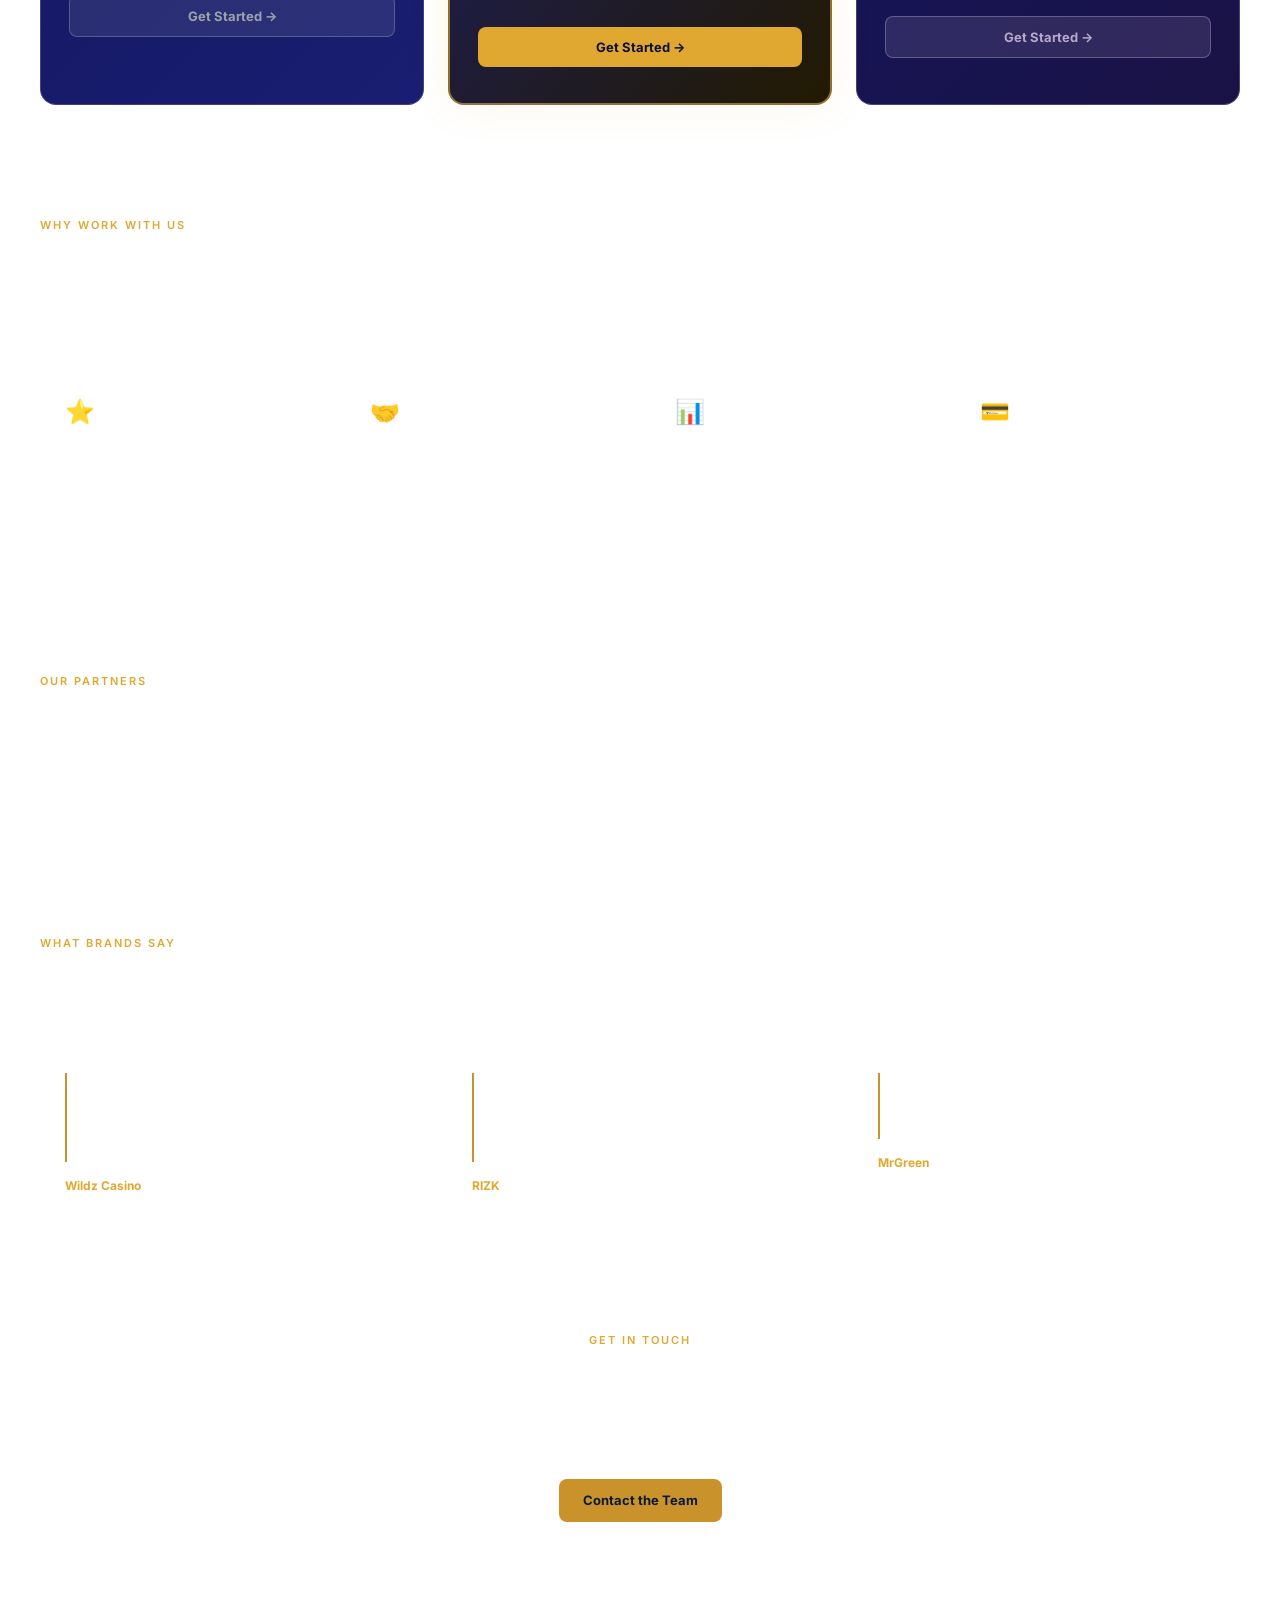
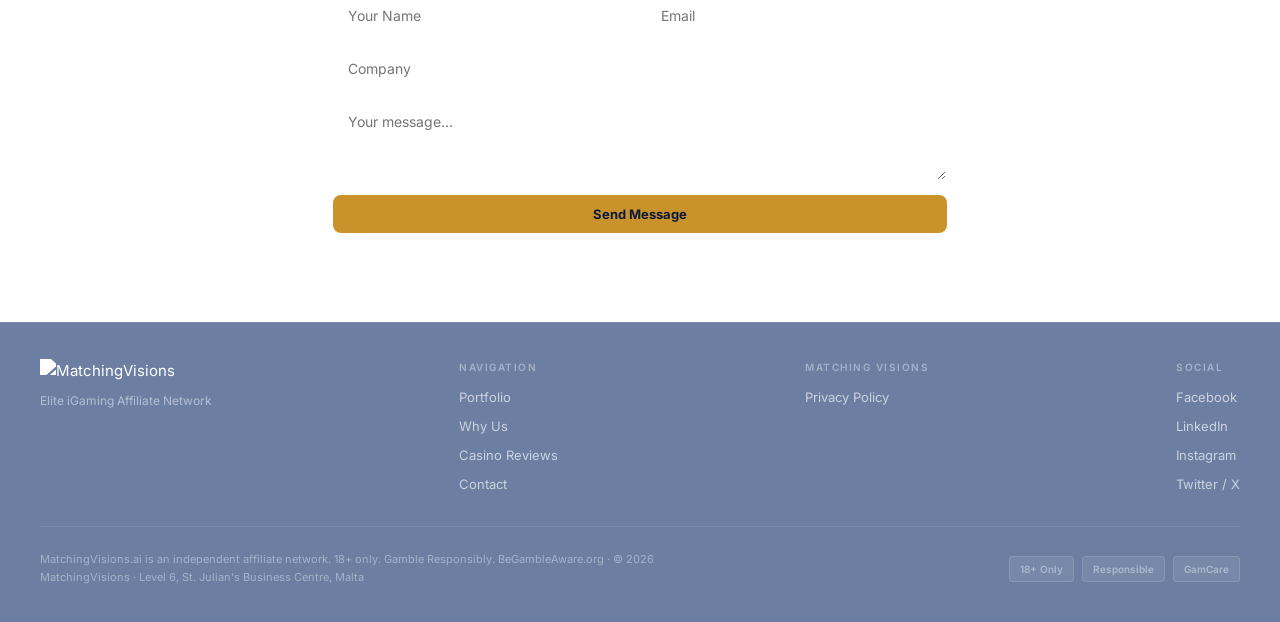
==== commit 9b9c7129: "remove hero bottom gap" ====
--- a/index.html
+++ b/index.html
@@ -36,7 +36,7 @@
   </div>
 </div>
 
-<div class="section" id="portfolio" style="padding-top:8px;padding-bottom:40px">
+<div class="section" id="portfolio" style="padding-top:0;padding-bottom:40px">
   <div class="section-inner">
     <p class="section-label">Affiliate Managers</p>
     <h2 class="section-title">Our Team</h2>
--- a/style.css
+++ b/style.css
@@ -31,9 +31,7 @@
 .nav-btn:hover{background:var(--gold-2)}
 
 .hero{padding:20px 40px 0;position:relative;overflow:hidden}
-.hero::before{content:'';position:absolute;inset:0;pointer-events:none;background-image:url("data:image/svg+xml,%3Csvg xmlns='http://www.w3.org/2000/svg' width='800' height='600'%3E%3Ctext y='80' x='50' font-size='40' fill='rgba(255,255,255,0.05)'%3E%F0%9F%8E%B0%3C/text%3E%3Ctext y='180' x='200' font-size='35' fill='rgba(255,255,255,0.04)'%3E%F0%9F%8E%B2%3C/text%3E%3Ctext y='280' x='400' font-size='40' fill='rgba(255,255,255,0.05)'%3E%F0%9F%83%8F%3C/text%3E%3Ctext y='380' x='100' font-size='35' fill='rgba(255,255,255,0.04)'%3E%F0%9F%8E%B0%3C/text%3E%3Ctext y='480' x='600' font-size='40' fill='rgba(255,255,255,0.05)'%3E%F0%9F%8E%B2%3C/text%3E%3C/svg%3E");background-size:cover}
-.hero::after{content:'';position:absolute;bottom:0;left:0;right:0;height:80px;background:linear-gradient(to bottom,transparent,rgba(18,70,160,0.4));pointer-events:none}
-.hero-inner{max-width:1200px;margin:0 auto;position:relative;text-align:center}
+.hero::before{content:'';position:absolute;inset:0;pointer-events:none;background-image:url("data:image/svg+xml,%3Csvg xmlns='http://www.w3.org/2000/svg' width='800' height='600'%3E%3Ctext y='80' x='50' font-size='40' fill='rgba(255,255,255,0.05)'%3E%F0%9F%8E%B0%3C/text%3E%3Ctext y='180' x='200' font-size='35' fill='rgba(255,255,255,0.04)'%3E%F0%9F%8E%B2%3C/text%3E%3Ctext y='280' x='400' font-size='40' fill='rgba(255,255,255,0.05)'%3E%F0%9F%83%8F%3C/text%3E%3Ctext y='380' x='100' font-size='35' fill='rgba(255,255,255,0.04)'%3E%F0%9F%8E%B0%3C/text%3E%3Ctext y='480' x='600' font-size='40' fill='rgba(255,255,255,0.05)'%3E%F0%9F%8E%B2%3C/text%3E%3C/svg%3E");background-size:cover}.hero-inner{max-width:1200px;margin:0 auto;position:relative;text-align:center}
 .hero-badge{display:inline-flex;align-items:center;gap:8px;background:rgba(255,255,255,0.12);border:1px solid rgba(255,255,255,0.25);color:var(--white);font-size:12px;font-weight:600;letter-spacing:0.5px;padding:6px 16px;border-radius:20px;margin-bottom:24px}
 .hero-badge::before{content:'';width:6px;height:6px;background:#4ADE80;border-radius:50%;animation:pulse 2s infinite}
 @keyframes pulse{0%,100%{opacity:1}50%{opacity:0.3}}
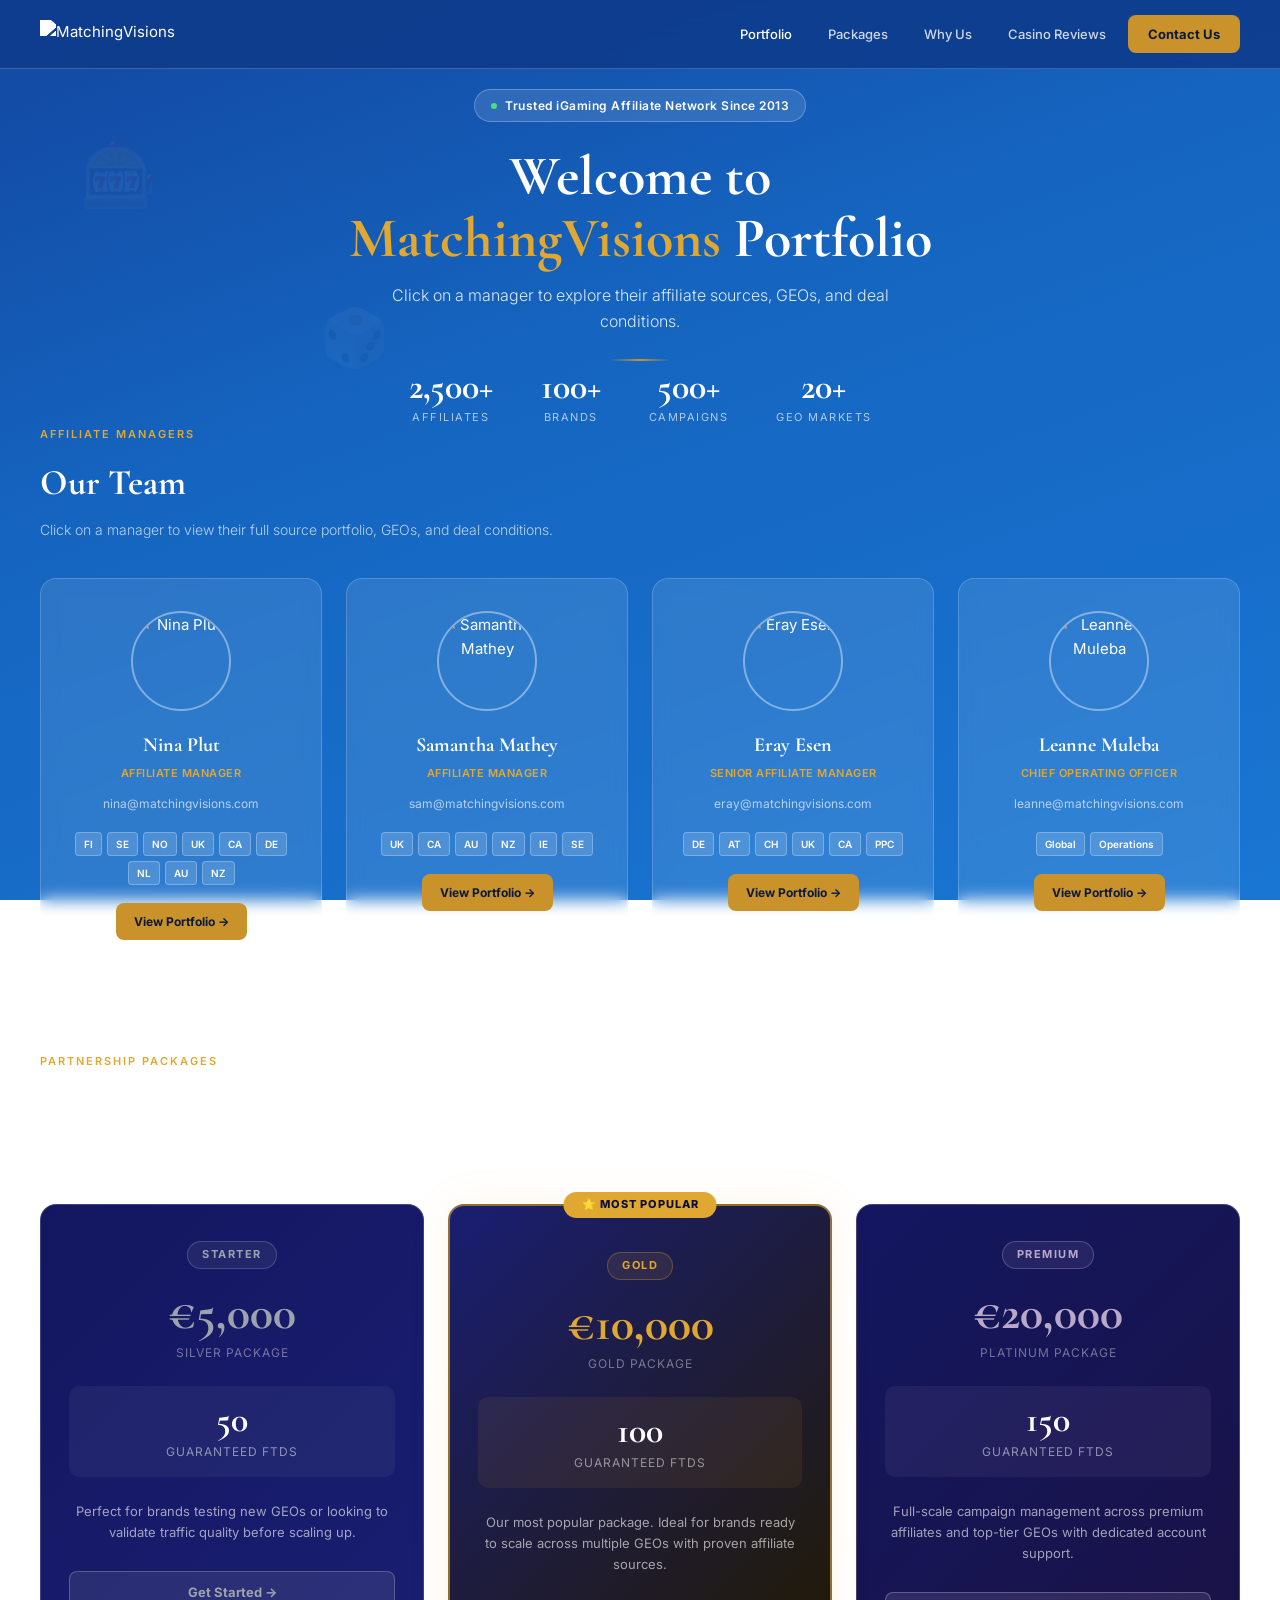
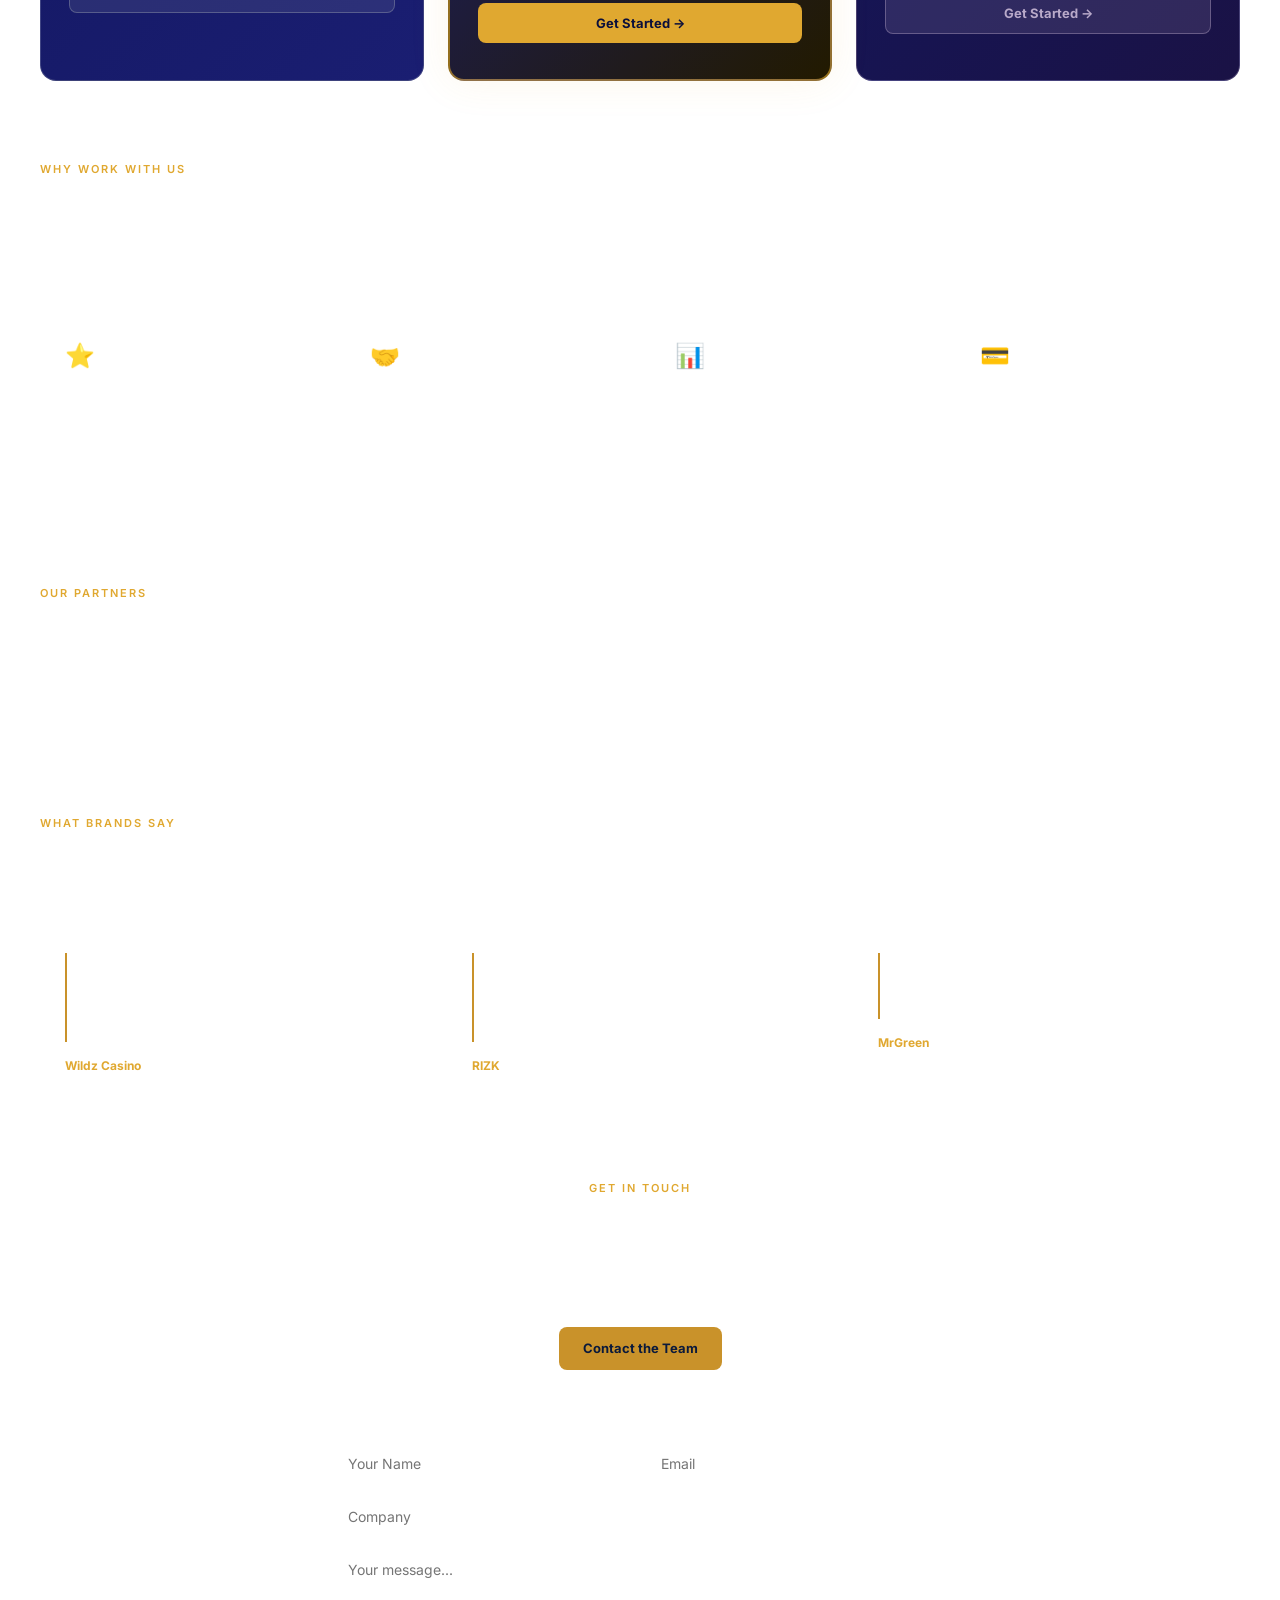
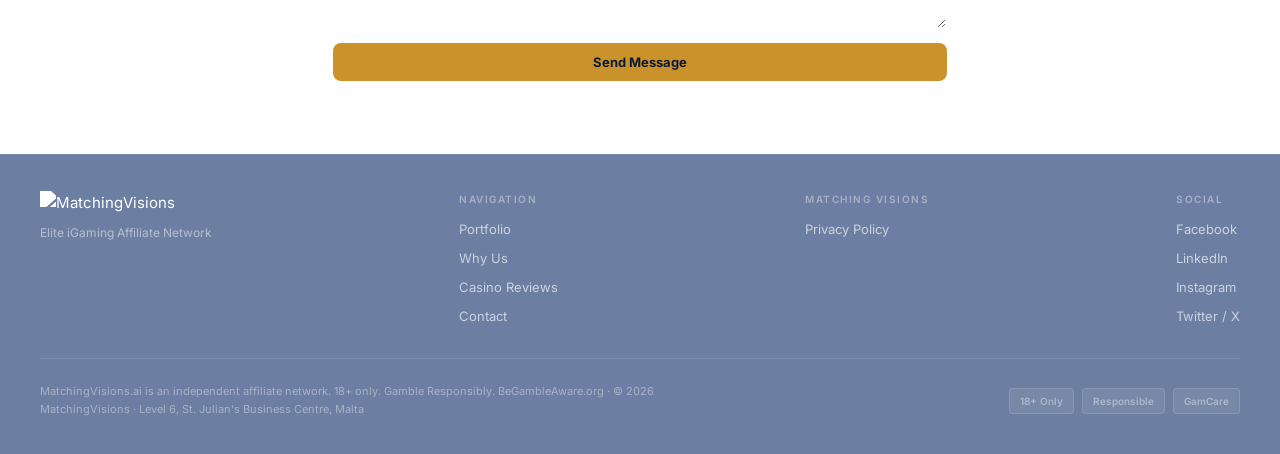
==== commit 60e5fe3c: "cut hero gap" ====
--- a/index.html
+++ b/index.html
@@ -36,7 +36,7 @@
   </div>
 </div>
 
-<div class="section" id="portfolio" style="padding-top:0;padding-bottom:40px">
+<div class="section" id="portfolio" style="padding-top:0">
   <div class="section-inner">
     <p class="section-label">Affiliate Managers</p>
     <h2 class="section-title">Our Team</h2>
--- a/style.css
+++ b/style.css
@@ -38,13 +38,13 @@
 .hero h1{font-family:'Cormorant Garamond',serif;font-size:clamp(32px,5vw,56px);font-weight:700;color:var(--white);line-height:1.1;margin-bottom:14px}
 .hero h1 span{color:var(--gold-2)}
 .hero p{font-size:16px;color:rgba(255,255,255,0.85);font-weight:300;max-width:560px;margin:0 auto 24px}
-.hero-divider{width:60px;height:2px;background:linear-gradient(90deg,transparent,var(--gold),transparent);margin:0 auto 12px}
-.stats-row{display:flex;justify-content:center;gap:48px;flex-wrap:wrap;margin-top:16px;margin-bottom:0}
+.hero-divider{width:60px;height:2px;background:linear-gradient(90deg,transparent,var(--gold),transparent);margin:0 auto 8px}
+.stats-row{display:flex;justify-content:center;gap:48px;flex-wrap:wrap;margin-top:8px;margin-bottom:0;padding-bottom:0}
 .stat-item{text-align:center}
 .stat-num{font-family:'Cormorant Garamond',serif;font-size:36px;font-weight:700;color:var(--white);line-height:1}
 .stat-label{font-size:11px;color:rgba(255,255,255,0.65);text-transform:uppercase;letter-spacing:1.5px;margin-top:4px}
 
-.section{padding:56px 40px}
+.section{padding:40px 40px}
 .section-inner{max-width:1200px;margin:0 auto}
 .section-label{font-size:11px;font-weight:600;text-transform:uppercase;letter-spacing:2px;color:var(--gold-2);margin-bottom:10px}
 .section-title{font-family:'Cormorant Garamond',serif;font-size:clamp(24px,3vw,36px);font-weight:700;color:var(--white);margin-bottom:8px}
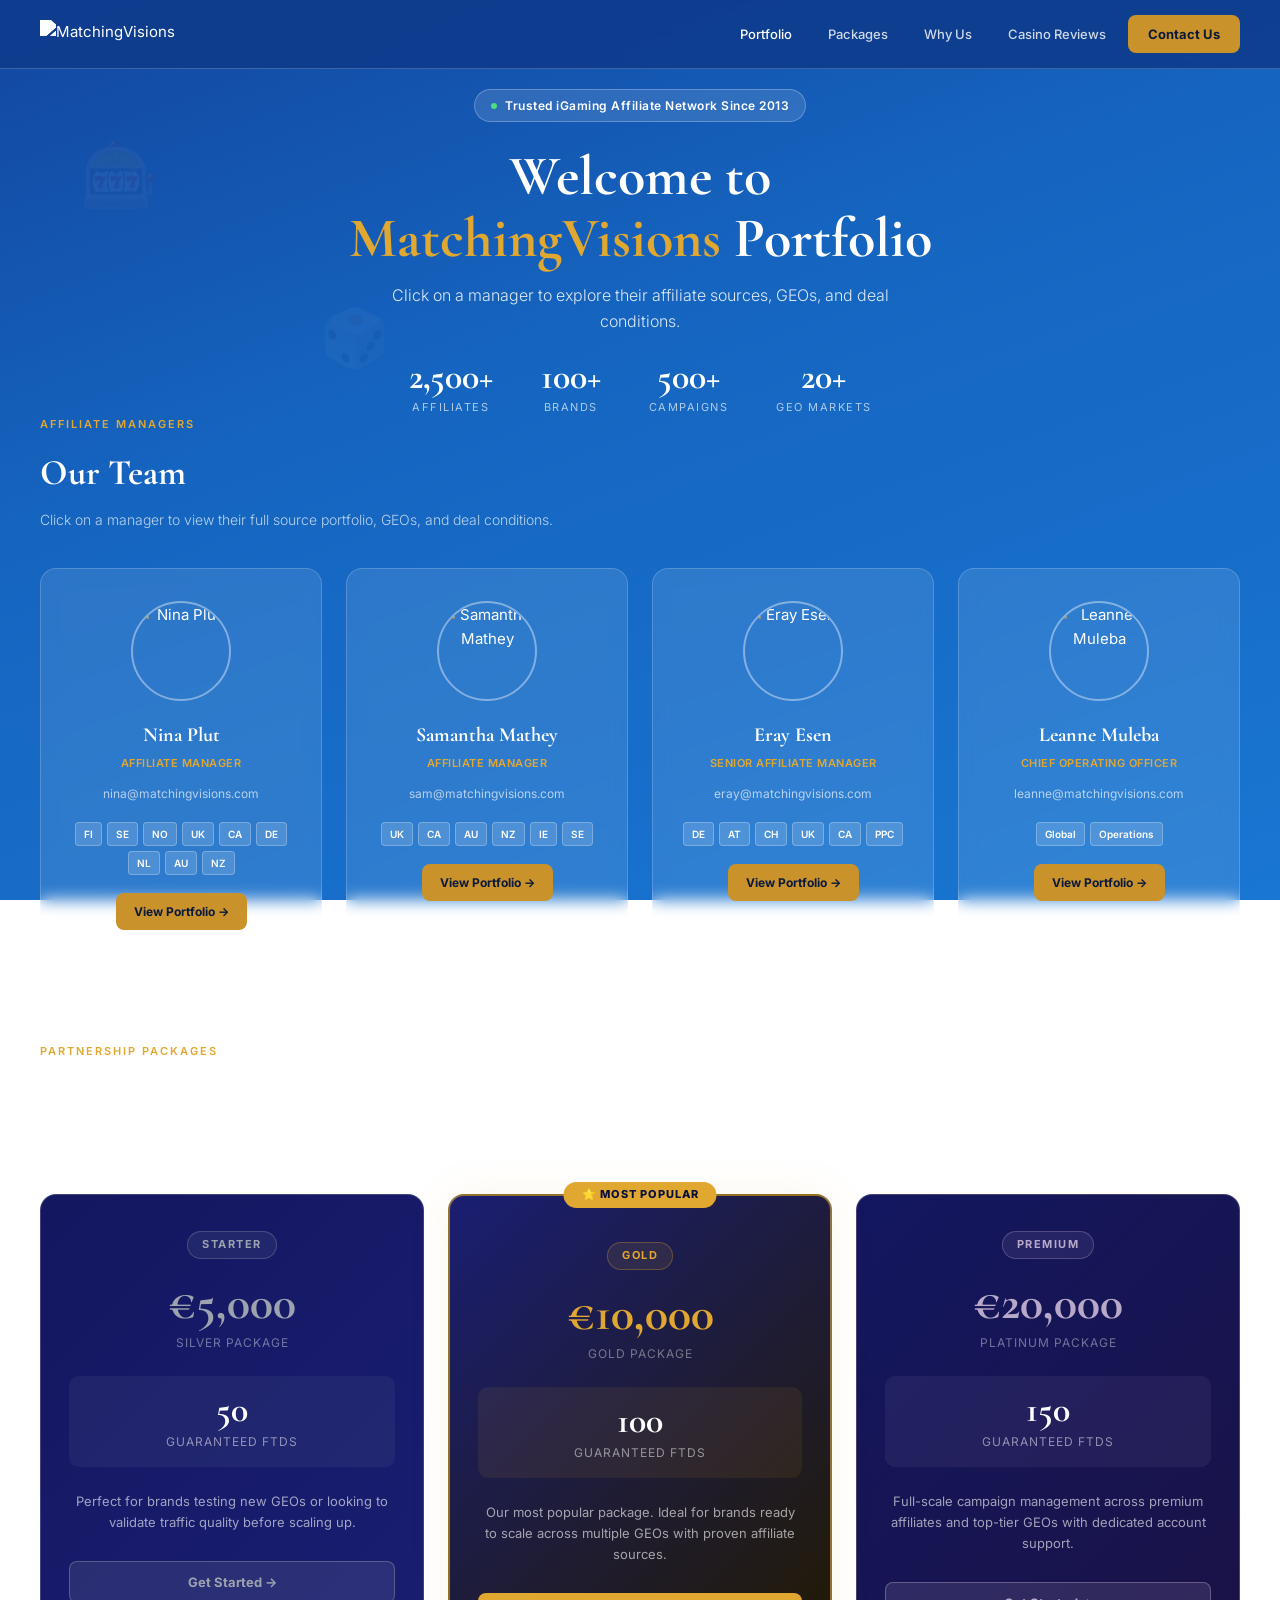
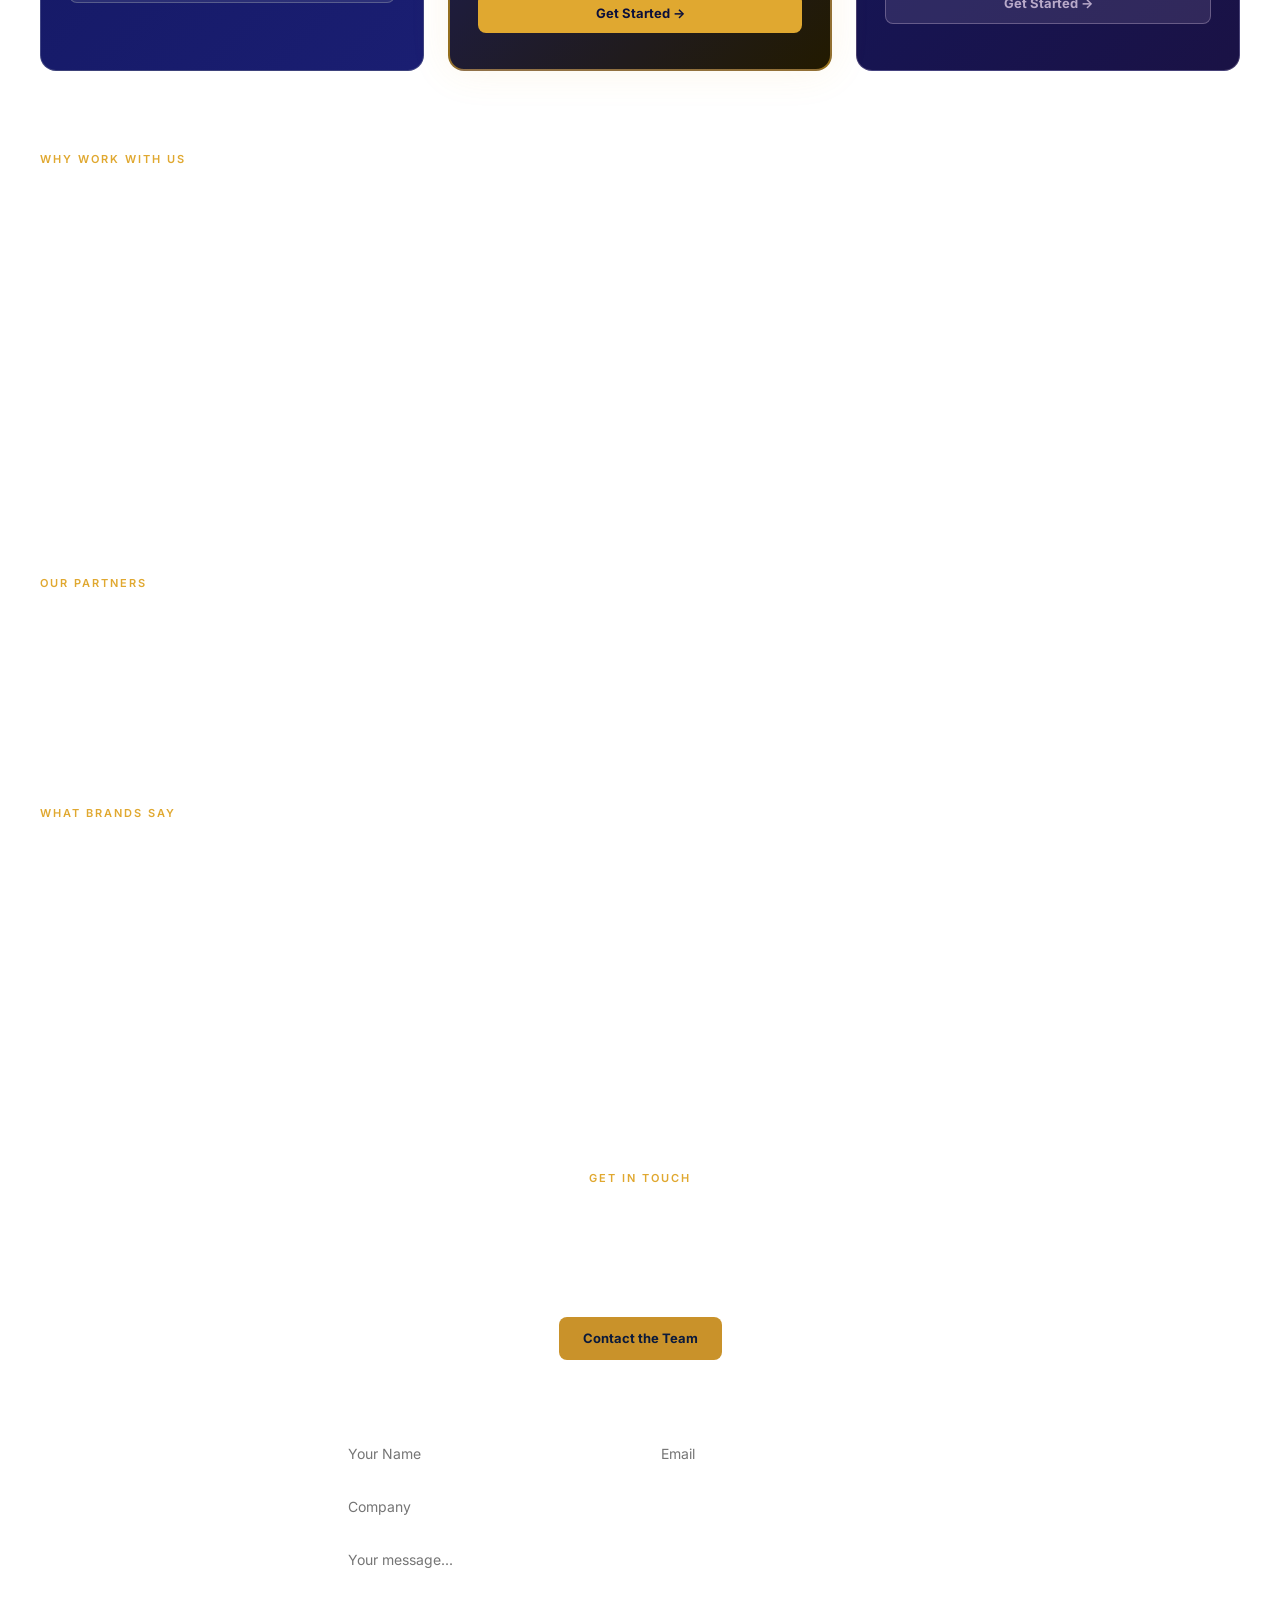
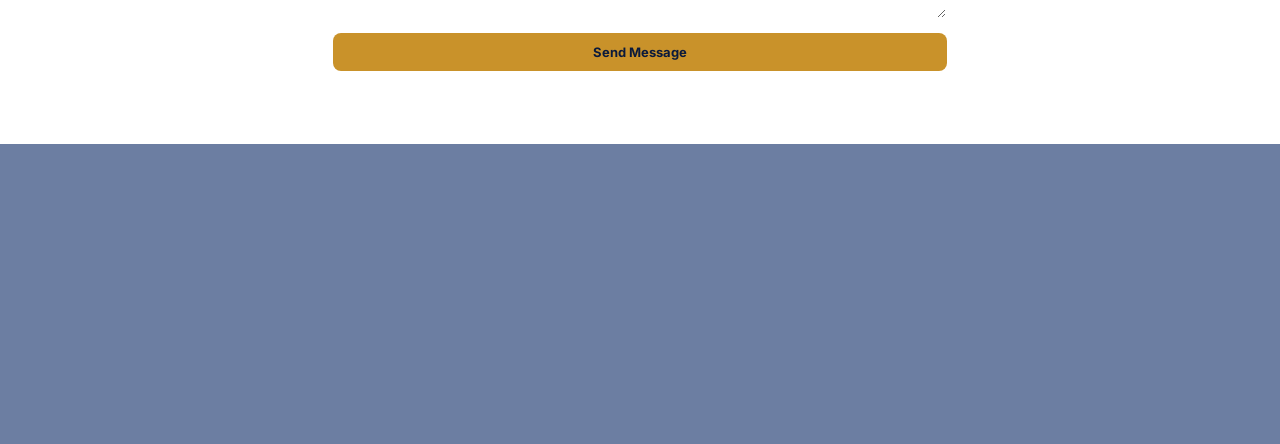
==== commit 8c220d6b: "remove divider line" ====
--- a/index.html
+++ b/index.html
@@ -26,7 +26,6 @@
     <div class="hero-badge">Trusted iGaming Affiliate Network Since 2013</div>
     <h1>Welcome to<br><span>MatchingVisions</span> Portfolio</h1>
     <p>Click on a manager to explore their affiliate sources, GEOs, and deal conditions.</p>
-    <div class="hero-divider"></div>
     <div class="stats-row">
       <div class="stat-item"><div class="stat-num">2,500+</div><div class="stat-label">Affiliates</div></div>
       <div class="stat-item"><div class="stat-num">100+</div><div class="stat-label">Brands</div></div>
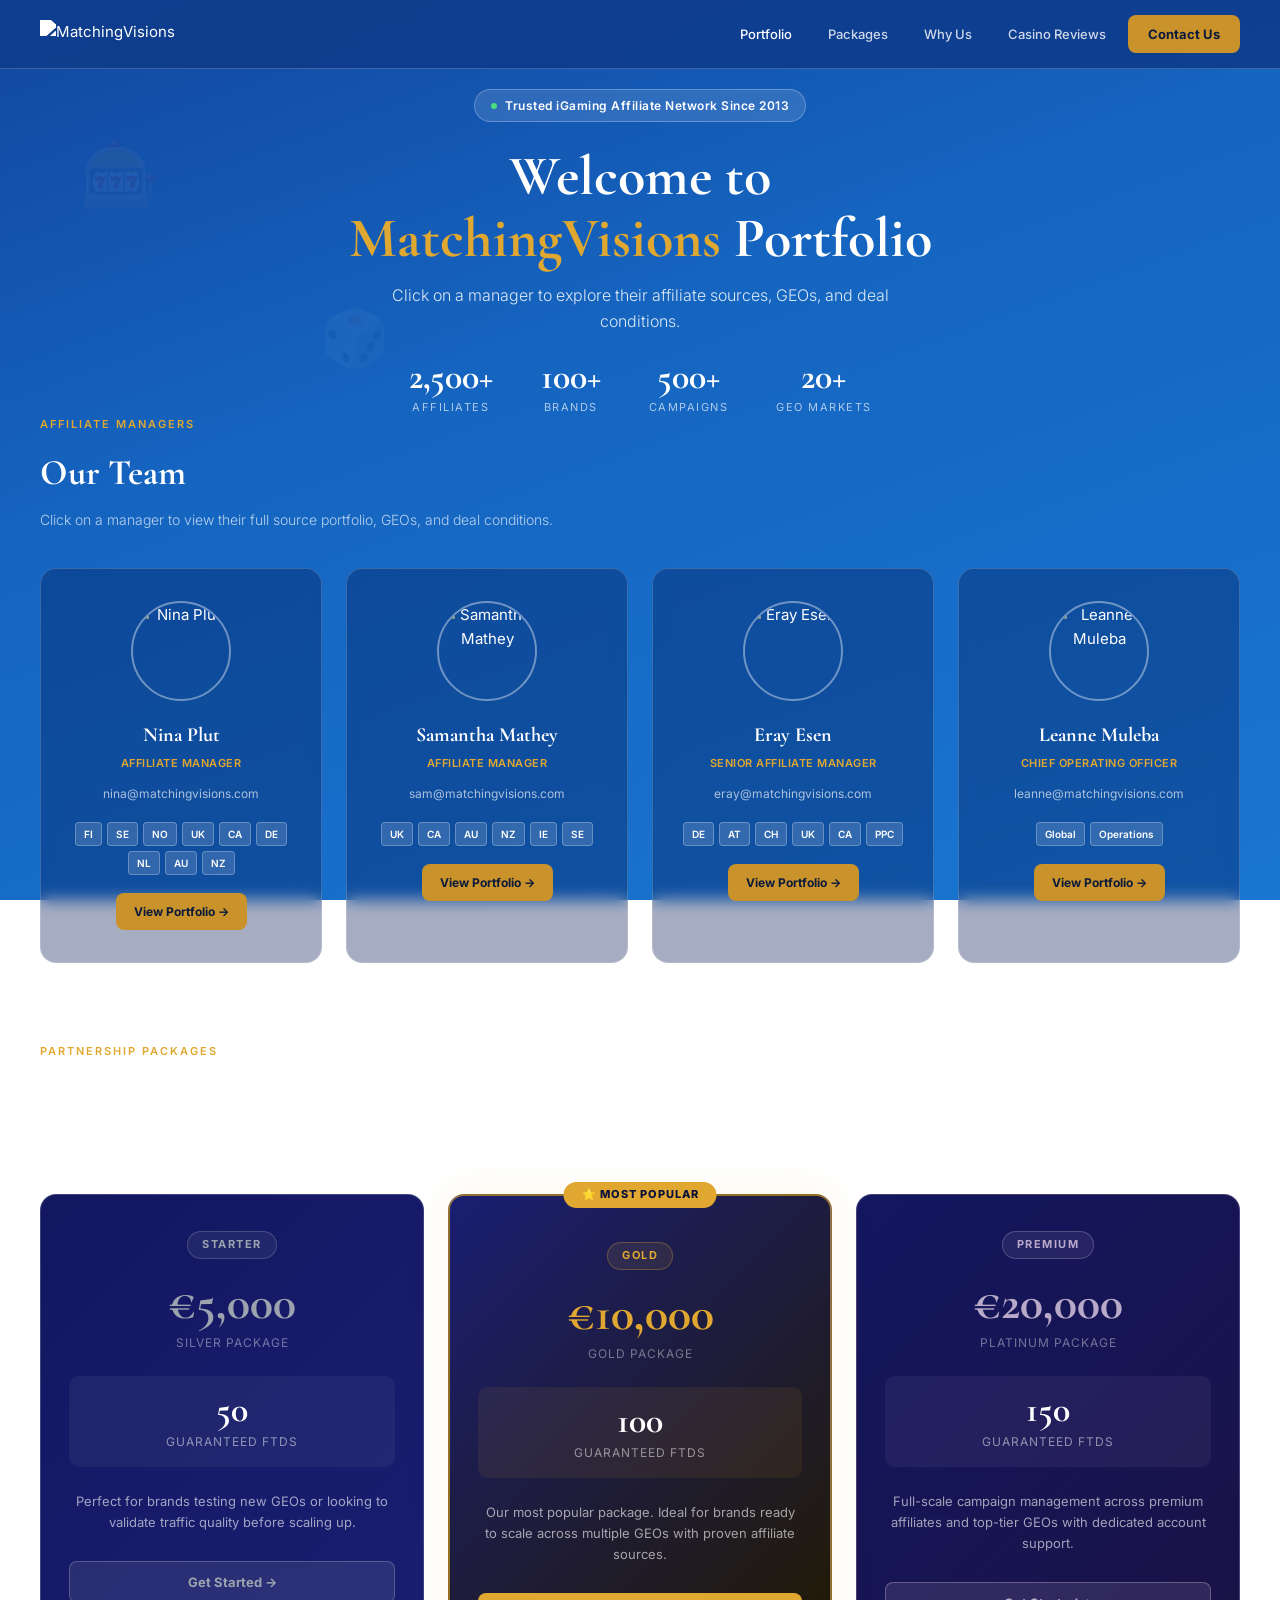
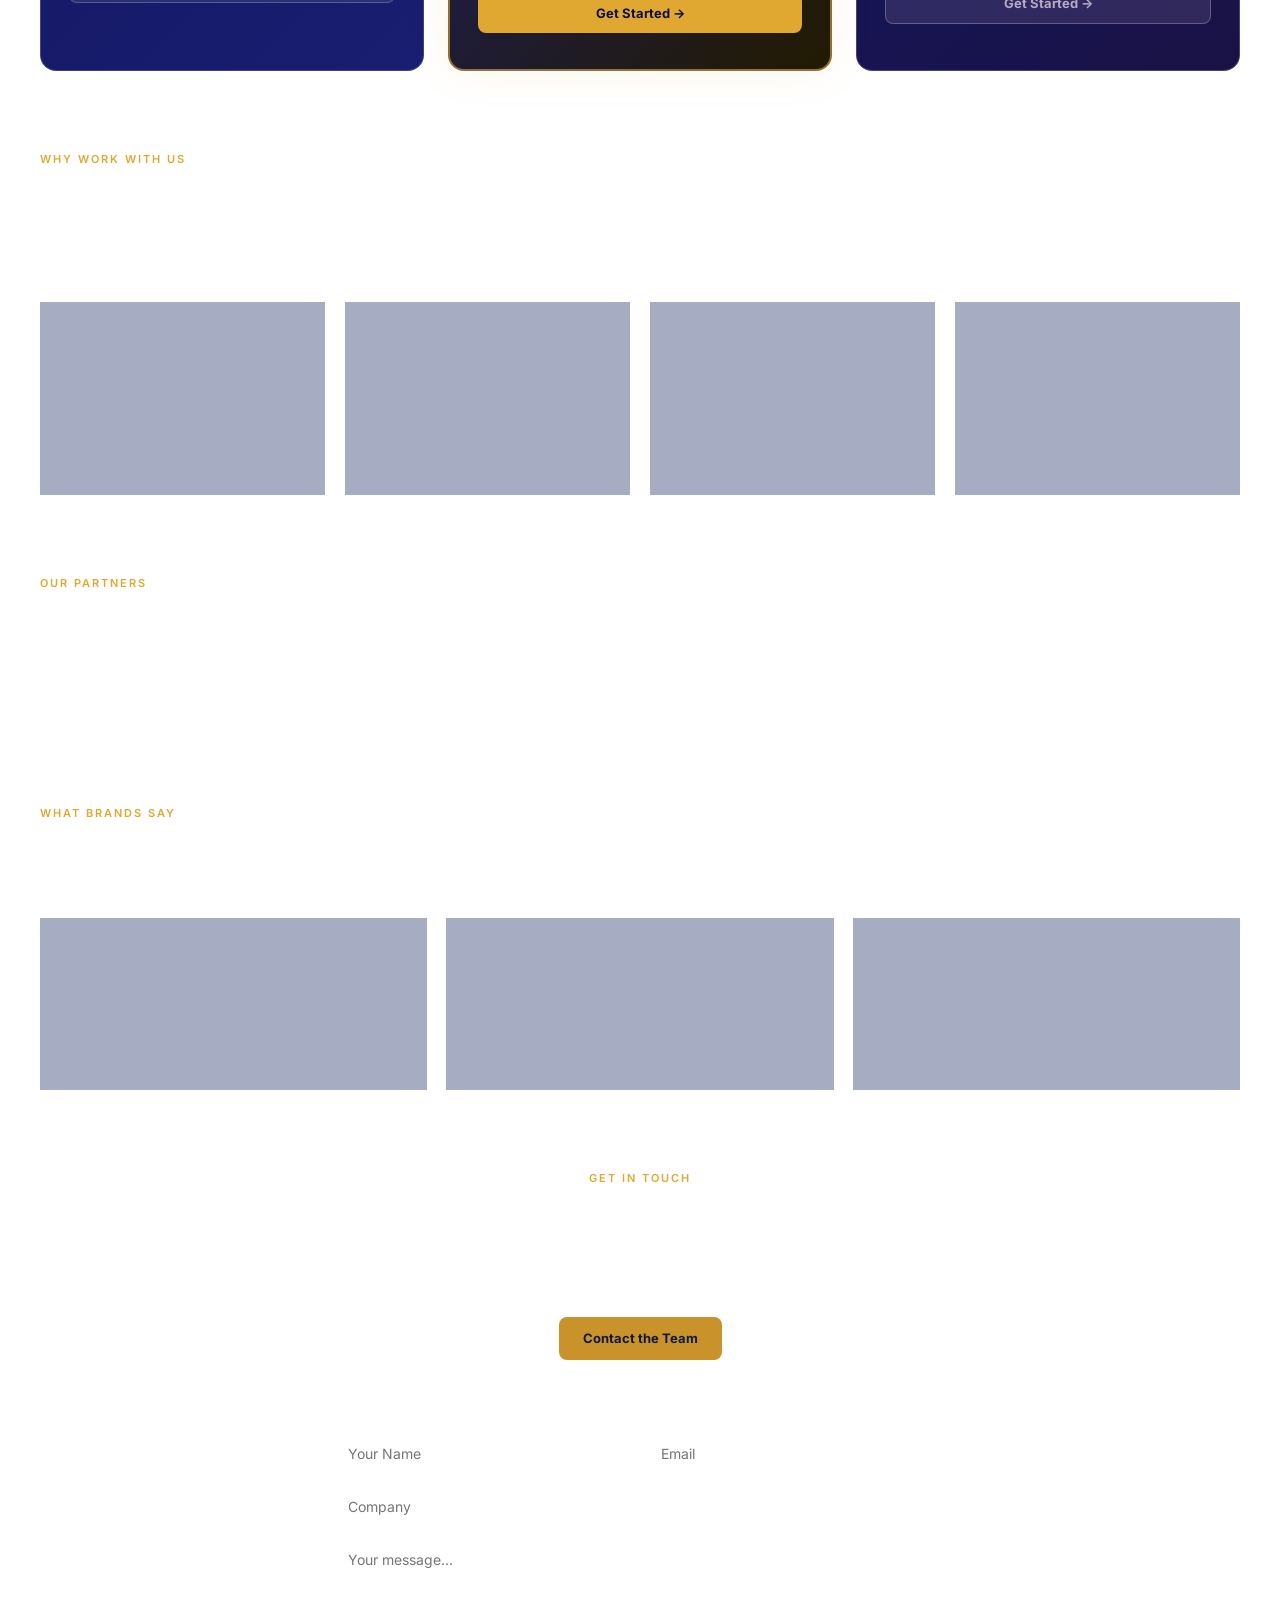
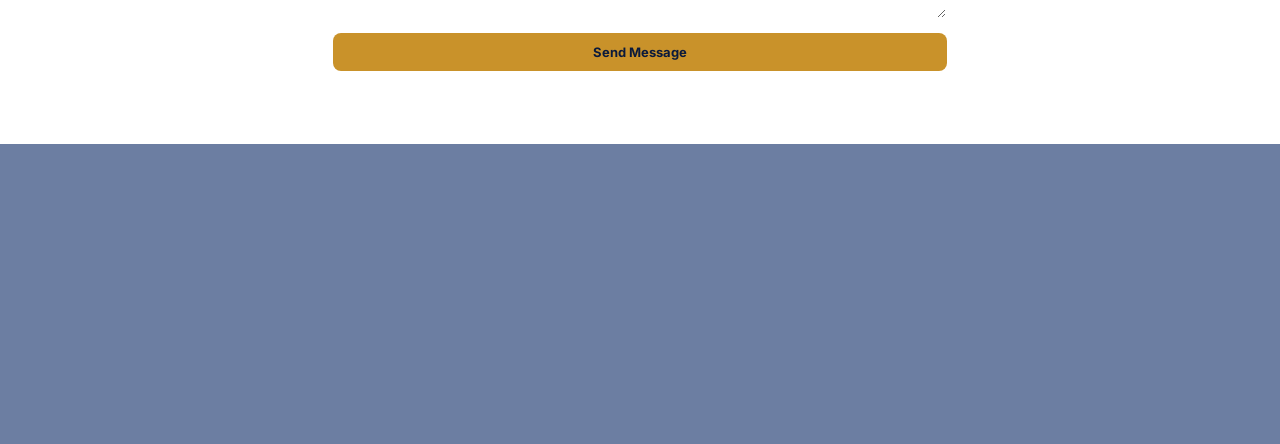
==== commit 0bec2491: "v3 darker cards all pages" ====
--- a/index.html
+++ b/index.html
@@ -4,7 +4,7 @@
 <meta charset="UTF-8">
 <meta name="viewport" content="width=device-width, initial-scale=1.0">
 <title>MatchingVisions.ai — Elite iGaming Affiliate Network</title>
-<link rel="stylesheet" href="style.css?v=2">
+<link rel="stylesheet" href="style.css?v=3">
 </head>
 <body>
 
--- a/style.css
+++ b/style.css
@@ -38,7 +38,6 @@
 .hero h1{font-family:'Cormorant Garamond',serif;font-size:clamp(32px,5vw,56px);font-weight:700;color:var(--white);line-height:1.1;margin-bottom:14px}
 .hero h1 span{color:var(--gold-2)}
 .hero p{font-size:16px;color:rgba(255,255,255,0.85);font-weight:300;max-width:560px;margin:0 auto 24px}
-.hero-divider{width:60px;height:2px;background:linear-gradient(90deg,transparent,var(--gold),transparent);margin:0 auto 8px}
 .stats-row{display:flex;justify-content:center;gap:48px;flex-wrap:wrap;margin-top:8px;margin-bottom:0;padding-bottom:0}
 .stat-item{text-align:center}
 .stat-num{font-family:'Cormorant Garamond',serif;font-size:36px;font-weight:700;color:var(--white);line-height:1}
@@ -51,7 +50,7 @@
 .section-sub{font-size:14px;color:rgba(255,255,255,0.7);font-weight:300;margin-bottom:36px}
 
 .team-grid{display:grid;grid-template-columns:repeat(4,1fr);gap:24px}
-.team-card{background:rgba(255,255,255,0.1);border:1px solid rgba(255,255,255,0.18);border-radius:var(--radius-lg);padding:32px 24px;text-align:center;cursor:pointer;transition:all 0.25s;position:relative;overflow:hidden;display:block;backdrop-filter:blur(8px)}
+.team-card{background:rgba(0,20,80,0.35);border:1px solid rgba(255,255,255,0.18);border-radius:var(--radius-lg);padding:32px 24px;text-align:center;cursor:pointer;transition:all 0.25s;position:relative;overflow:hidden;display:block;backdrop-filter:blur(8px)}
 .team-card:hover{background:rgba(255,255,255,0.18);border-color:rgba(255,255,255,0.35);transform:translateY(-4px);box-shadow:0 12px 40px rgba(0,0,0,0.2)}
 .team-photo{width:100px;height:100px;border-radius:50%;object-fit:cover;border:2px solid rgba(255,255,255,0.4);margin:0 auto 18px;display:block}
 .team-name{font-family:'Cormorant Garamond',serif;font-size:20px;font-weight:700;color:var(--white);margin-bottom:4px}
@@ -63,7 +62,7 @@
 .team-cta:hover{background:var(--gold-2)}
 
 .why-grid{display:grid;grid-template-columns:repeat(4,1fr);gap:20px}
-.why-card{background:rgba(255,255,255,0.1);border:1px solid rgba(255,255,255,0.15);border-radius:var(--radius);padding:24px;backdrop-filter:blur(8px);transition:background 0.2s}
+.why-card{background:rgba(0,20,80,0.35);border:1px solid rgba(255,255,255,0.15);border-radius:var(--radius);padding:24px;backdrop-filter:blur(8px);transition:background 0.2s}
 .why-card:hover{background:rgba(255,255,255,0.16)}
 .why-icon{font-size:24px;margin-bottom:12px}
 .why-title{font-weight:600;font-size:15px;color:var(--white);margin-bottom:6px}
@@ -74,7 +73,7 @@
 .brand-pill:hover{background:rgba(255,255,255,0.18);color:var(--white)}
 
 .test-grid{display:grid;grid-template-columns:repeat(3,1fr);gap:20px}
-.test-card{background:rgba(255,255,255,0.1);border:1px solid rgba(255,255,255,0.15);border-radius:var(--radius);padding:24px;backdrop-filter:blur(8px)}
+.test-card{background:rgba(0,20,80,0.35);border:1px solid rgba(255,255,255,0.15);border-radius:var(--radius);padding:24px;backdrop-filter:blur(8px)}
 .test-text{font-size:13px;color:rgba(255,255,255,0.8);line-height:1.7;font-style:italic;margin-bottom:14px;border-left:2px solid var(--gold);padding-left:14px}
 .test-brand{font-size:12px;font-weight:700;color:var(--gold-2)}
 
@@ -156,7 +155,7 @@
 .geo-title{font-family:'Cormorant Garamond',serif;font-size:22px;font-weight:700;color:var(--white)}
 .geo-count{font-size:11px;color:rgba(255,255,255,0.6);background:rgba(255,255,255,0.08);border:1px solid rgba(255,255,255,0.12);padding:3px 10px;border-radius:20px}
 
-.site-card{background:rgba(255,255,255,0.08);border:1px solid rgba(255,255,255,0.12);border-radius:var(--radius);margin-bottom:10px;transition:all 0.2s;backdrop-filter:blur(4px)}
+.site-card{background:rgba(0,20,80,0.3);border:1px solid rgba(255,255,255,0.12);border-radius:var(--radius);margin-bottom:10px;transition:all 0.2s;backdrop-filter:blur(4px)}
 .site-card:hover{background:rgba(255,255,255,0.14);border-color:rgba(255,255,255,0.25)}
 .site-row{display:grid;grid-template-columns:1fr auto auto auto auto;gap:16px;align-items:center;padding:16px 20px}
 .site-url{font-weight:600;font-size:14px;color:var(--white)}
@@ -174,7 +173,7 @@
 .detail-btn{background:rgba(201,146,42,0.15);color:var(--gold-2);border:1px solid rgba(201,146,42,0.3);font-size:12px;font-weight:600;padding:8px 16px;border-radius:7px;cursor:pointer;transition:all 0.2s;white-space:nowrap;font-family:'Inter',sans-serif}
 .detail-btn:hover{background:var(--gold);color:#0B1A3B;border-color:var(--gold)}
 
-.casino-card{background:rgba(255,255,255,0.1);border:1px solid rgba(255,255,255,0.15);border-radius:var(--radius-lg);padding:24px;margin-bottom:16px;transition:all 0.2s;backdrop-filter:blur(8px)}
+.casino-card{background:rgba(0,20,80,0.35);border:1px solid rgba(255,255,255,0.15);border-radius:var(--radius-lg);padding:24px;margin-bottom:16px;transition:all 0.2s;backdrop-filter:blur(8px)}
 .casino-card:hover{background:rgba(255,255,255,0.15);border-color:rgba(255,255,255,0.25)}
 .casino-top{display:flex;align-items:flex-start;gap:16px;margin-bottom:16px}
 .casino-rank{font-family:'Cormorant Garamond',serif;font-size:30px;font-weight:700;color:rgba(255,255,255,0.2);line-height:1;min-width:36px}
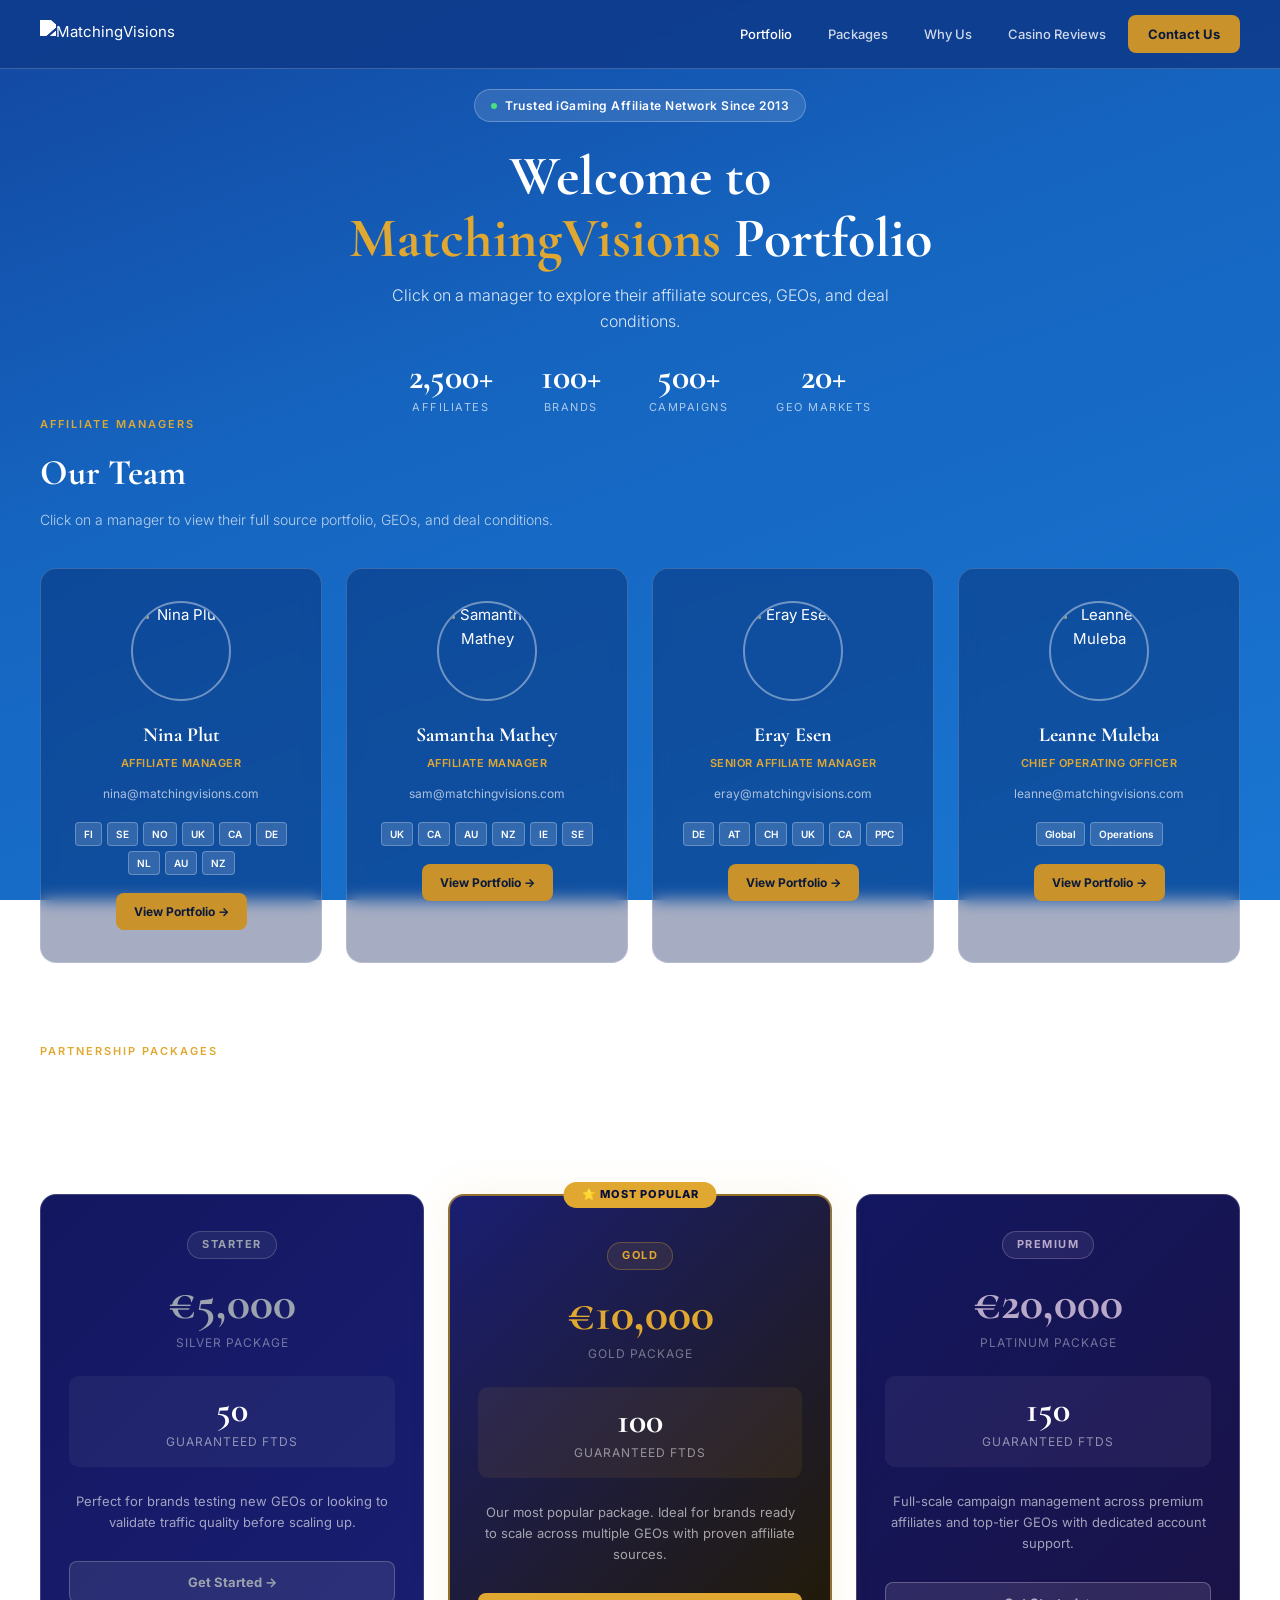
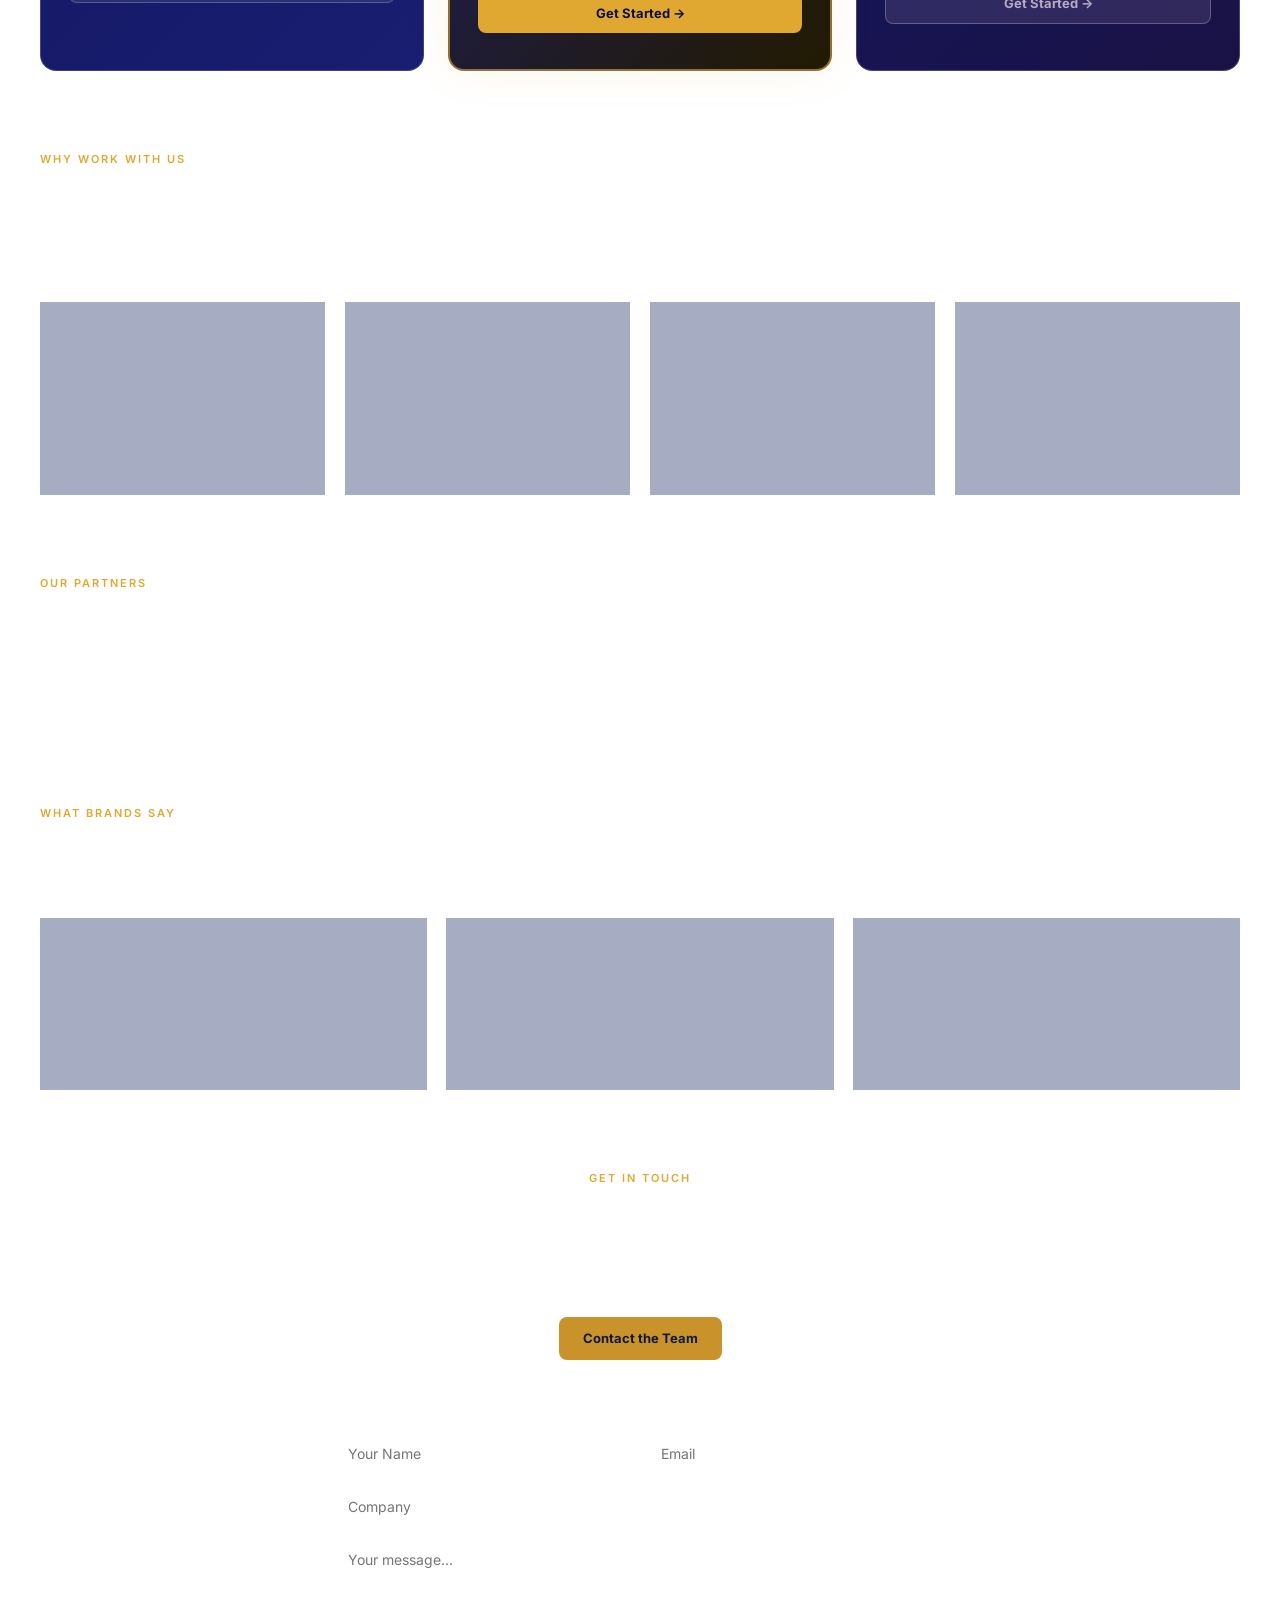
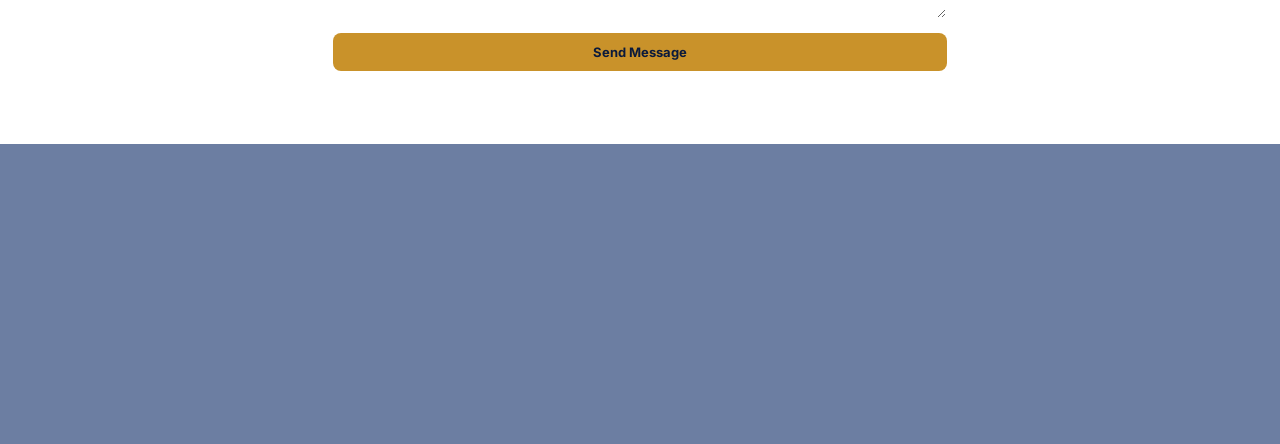
==== commit 1984b4cd: "remove background icons v4" ====
--- a/index.html
+++ b/index.html
@@ -4,7 +4,7 @@
 <meta charset="UTF-8">
 <meta name="viewport" content="width=device-width, initial-scale=1.0">
 <title>MatchingVisions.ai — Elite iGaming Affiliate Network</title>
-<link rel="stylesheet" href="style.css?v=3">
+<link rel="stylesheet" href="style.css?v=4">
 </head>
 <body>
 
--- a/style.css
+++ b/style.css
@@ -31,7 +31,7 @@
 .nav-btn:hover{background:var(--gold-2)}
 
 .hero{padding:20px 40px 0;position:relative;overflow:hidden}
-.hero::before{content:'';position:absolute;inset:0;pointer-events:none;background-image:url("data:image/svg+xml,%3Csvg xmlns='http://www.w3.org/2000/svg' width='800' height='600'%3E%3Ctext y='80' x='50' font-size='40' fill='rgba(255,255,255,0.05)'%3E%F0%9F%8E%B0%3C/text%3E%3Ctext y='180' x='200' font-size='35' fill='rgba(255,255,255,0.04)'%3E%F0%9F%8E%B2%3C/text%3E%3Ctext y='280' x='400' font-size='40' fill='rgba(255,255,255,0.05)'%3E%F0%9F%83%8F%3C/text%3E%3Ctext y='380' x='100' font-size='35' fill='rgba(255,255,255,0.04)'%3E%F0%9F%8E%B0%3C/text%3E%3Ctext y='480' x='600' font-size='40' fill='rgba(255,255,255,0.05)'%3E%F0%9F%8E%B2%3C/text%3E%3C/svg%3E");background-size:cover}.hero-inner{max-width:1200px;margin:0 auto;position:relative;text-align:center}
+.hero::before{content:'';position:absolute;inset:0;pointer-events:none}.hero-inner{max-width:1200px;margin:0 auto;position:relative;text-align:center}
 .hero-badge{display:inline-flex;align-items:center;gap:8px;background:rgba(255,255,255,0.12);border:1px solid rgba(255,255,255,0.25);color:var(--white);font-size:12px;font-weight:600;letter-spacing:0.5px;padding:6px 16px;border-radius:20px;margin-bottom:24px}
 .hero-badge::before{content:'';width:6px;height:6px;background:#4ADE80;border-radius:50%;animation:pulse 2s infinite}
 @keyframes pulse{0%,100%{opacity:1}50%{opacity:0.3}}
